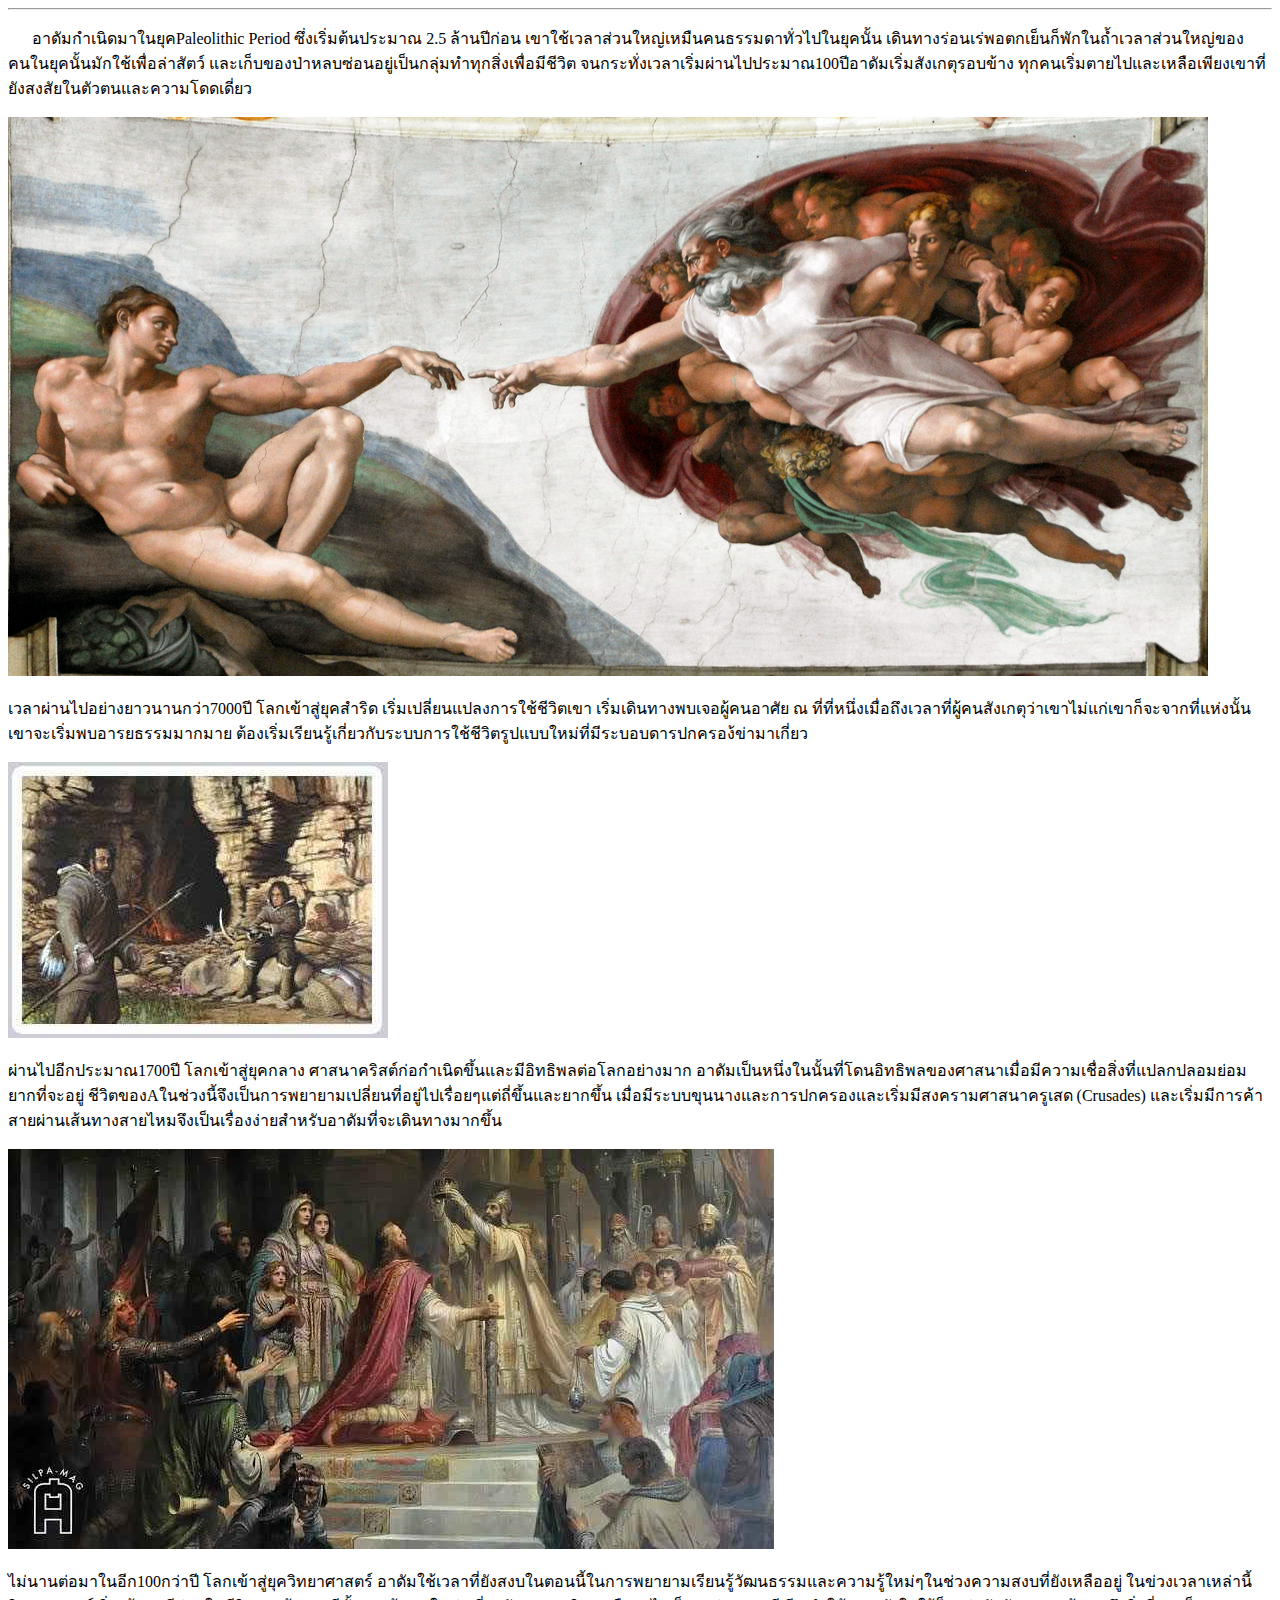
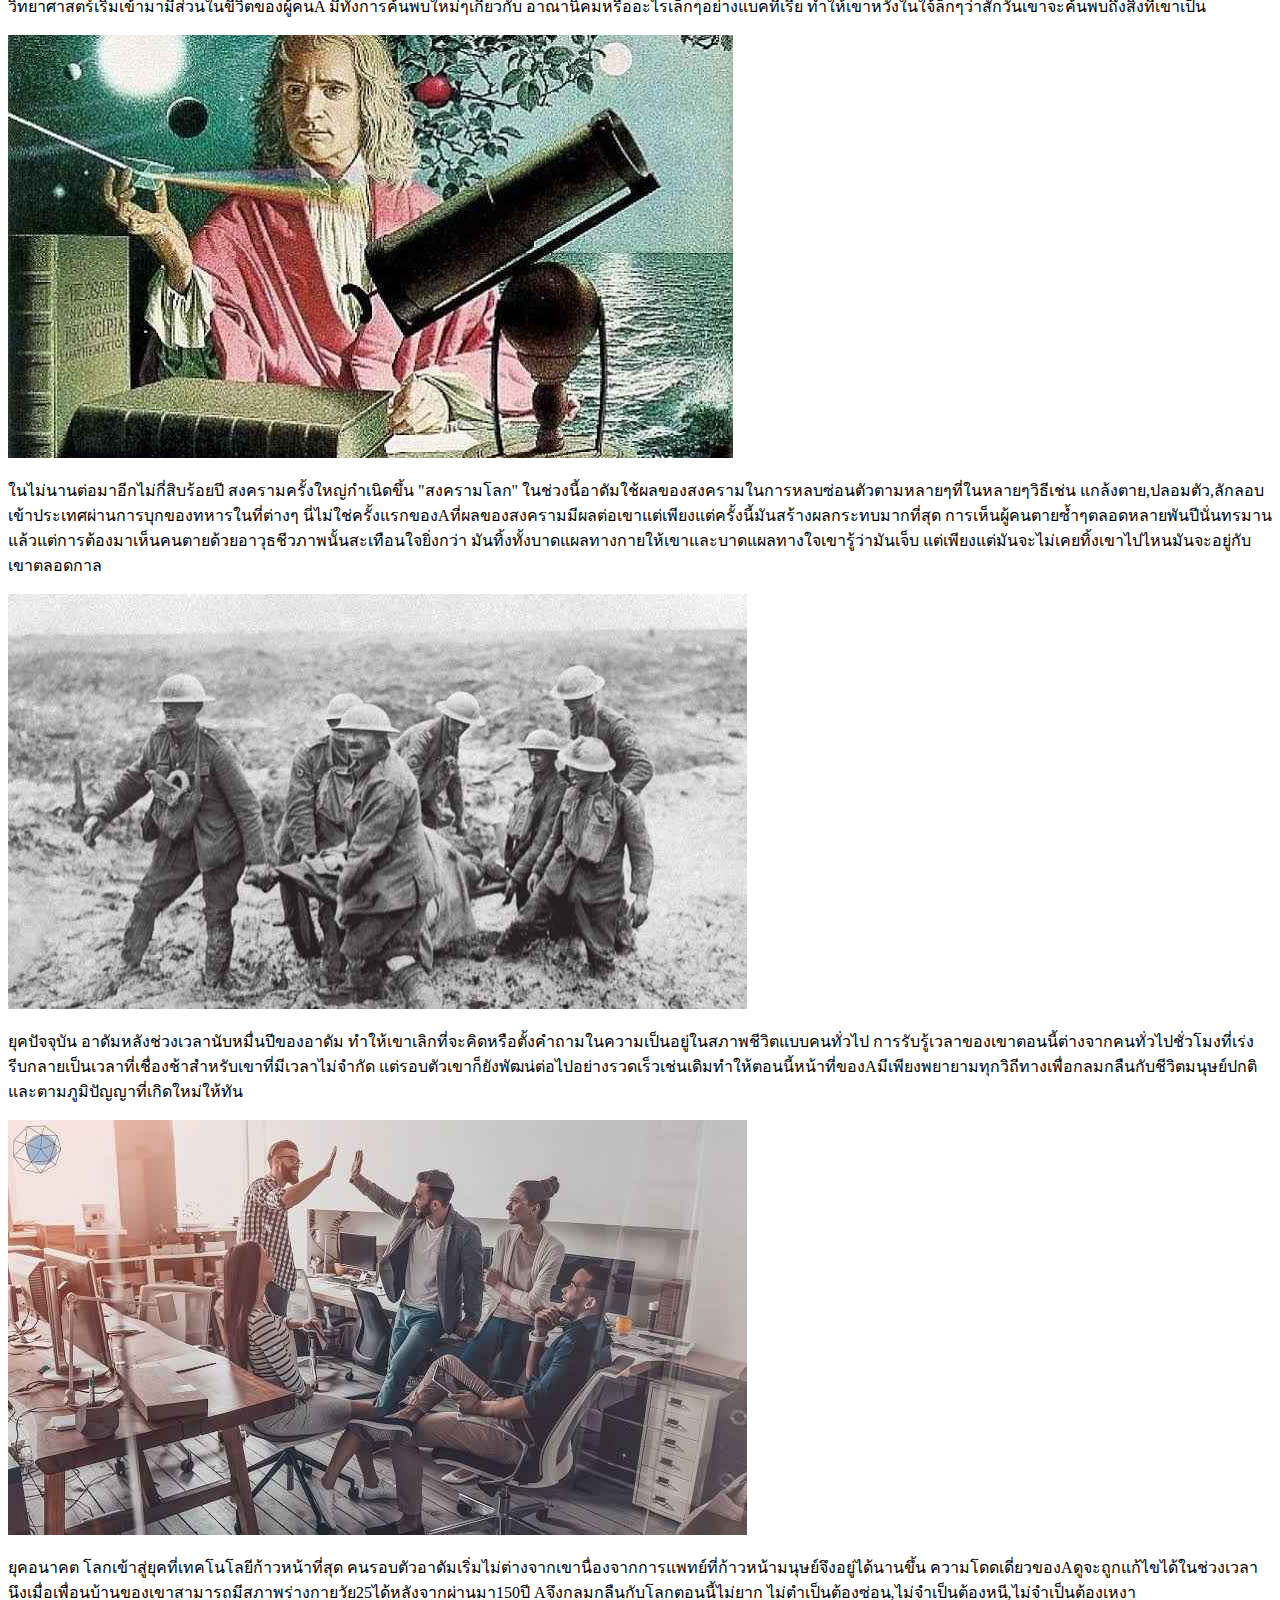
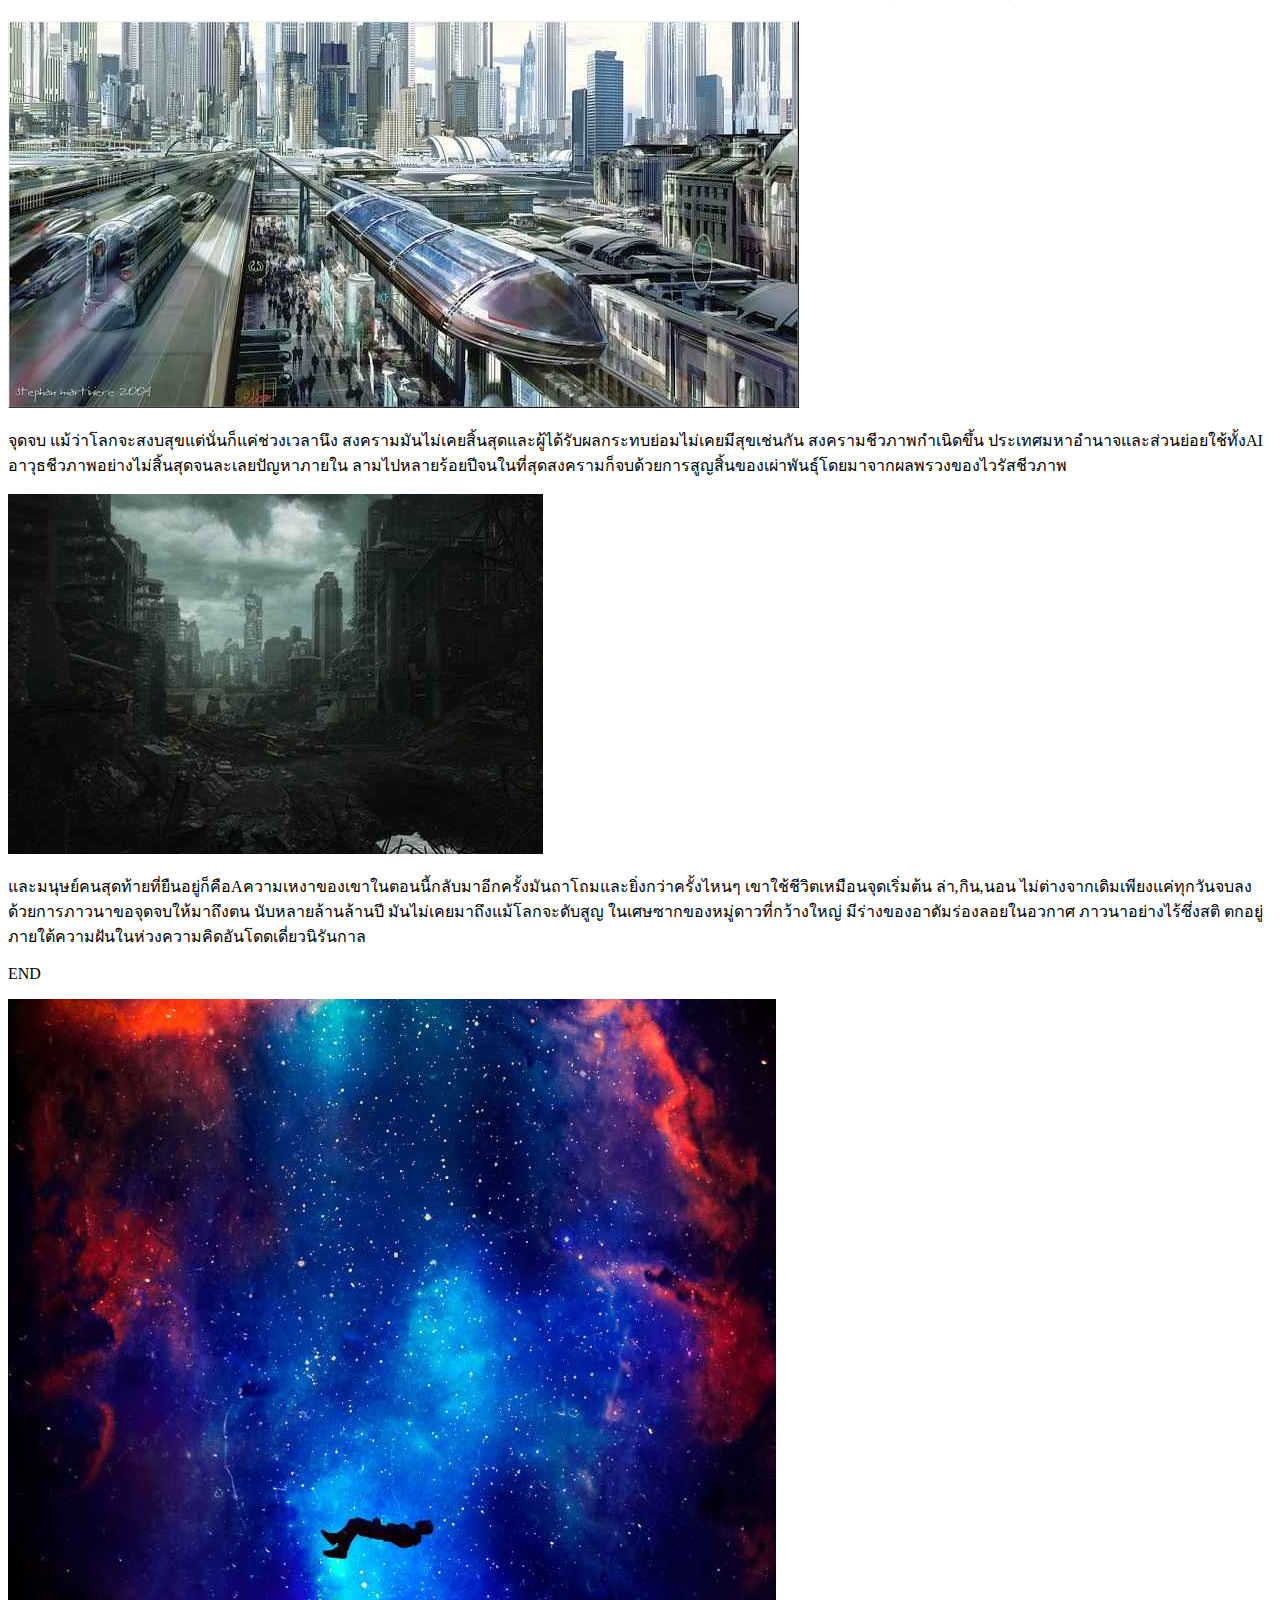
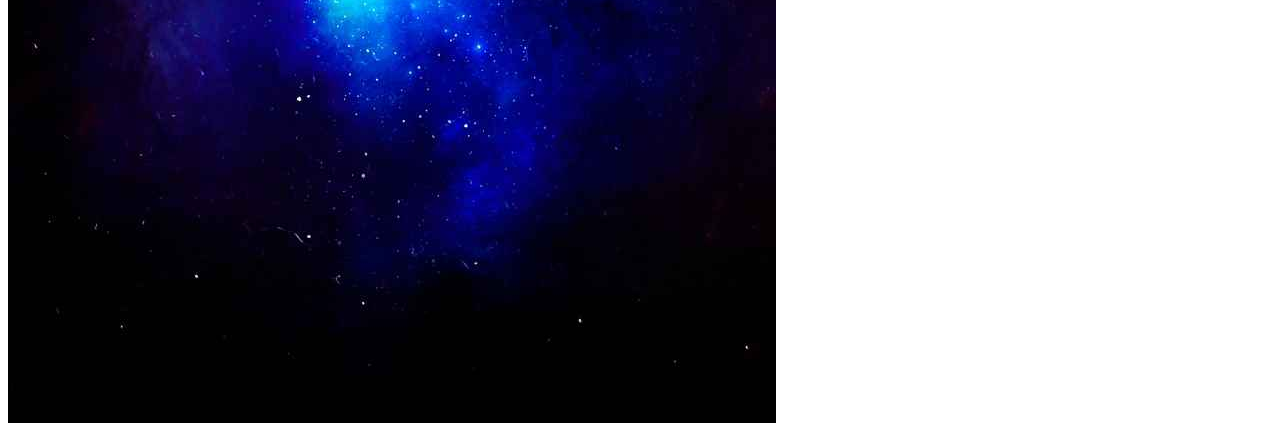
==== N.html @ 83ccad27 "Add files via upload" ====
<!DOCTYPE html>
<html lang="en">
<head>
    <meta charset="UTF-8">
    <meta name="viewport" content="width=device-width, initial-scale=1.0">
    <title>ถ้าอาดัมเป็นอมตะ 5/11 14 15 17 21</title>
    <link rel="stylesheet" href="n.css">
    <link rel="preconnect" href="https://fonts.googleapis.com">
    <link rel="preconnect" href="https://fonts.gstatic.com" crossorigin>
    <link href="https://fonts.googleapis.com/css2?family=Kablammo&family=Kanit:ital,wght@0,100;0,200;0,300;0,400;0,500;0,600;0,700;0,800;0,900;1,100;1,200;1,300;1,400;1,500;1,600;1,700;1,800;1,900&family=Noto+Sans+Thai:wght@100..900&family=Passion+One:wght@400;700;900&family=Pridi:wght@200;300;400;500;600;700&display=swap" rel="stylesheet">
</head>
<body>
    <div class="overlay"></div>
    <hr class="line">
    <div class="buttom" id="buttom1"></div>
    <div class="content-group" id="content1">
        <p id="p1" class="para">&nbsp;&nbsp;&nbsp;&nbsp;&nbsp;&nbsp;อาดัมกำเนิดมาในยุคPaleolithic Period ซึ่งเริ่มต้นประมาณ 2.5 ล้านปีก่อน เขาใช้เวลาส่วนใหญ่เหมืนคนธรรมดาทั่วไปในยุคนั้น เดินทางร่อนเร่พอตกเย็นก็พักในถ้ำเวลาส่วนใหญ่ของคนในยุคนั้นมักใช้เพื่อล่าสัตว์ และเก็บของป่าหลบซ่อนอยู่เป็นกลุ่มทำทุกสิ่งเพื่อมีชีวิต 
            จนกระทั่งเวลาเริ่มผ่านไปประมาณ100ปีอาดัมเริ่มสังเกตุรอบข้าง ทุกคนเริ่มตายไปและเหลือเพียงเขาที่ยังสงสัยในตัวตนและความโดดเดี่ยว</p>
        <div class="triangle" id="triangle1"></div>
        <img src="/img/God2-Sistine_Chapel.png" alt="" id="img1">
    </div>

    <div class="buttom" id="buttom2"></div>
    <div class="content-group" id="content2">
        <p class="para" id="p2">เวลาผ่านไปอย่างยาวนานกว่า7000ปี
            โลกเข้าสู่ยุคสำริด
            เริ่มเปลี่ยนแปลงการใช้ชีวิตเขา เริ่มเดินทางพบเจอผู้คนอาศัย ณ ที่ที่หนึ่งเมื่อถึงเวลาที่ผู้คนสังเกตุว่าเขาไม่แก่เขาก็จะจากที่แห่งนั้น เขาจะเริ่มพบอารยธรรมมากมาย ต้องเริ่มเรียนรู้เกี่ยวกับระบบการใช้ชีวิตรูปแบบใหม่ที่มีระบอบดารปกครอง้ข่ามาเกี่ยว
            </p>
        <div class="triangle" id="triangle2"></div> 
        <img src="/img/images_28.jpg" alt="" id="img2" > 
    </div>
    
    <div class="buttom" id="buttom3"></div>
    <div class="content-group" id="content3">
        <p class="para" id="p3">ผ่านไปอีกประมาณ1700ปี โลกเข้าสู่ยุคกลาง
            ศาสนาคริสต์ก่อกำเนิดขึ้นและมีอิทธิพลต่อโลกอย่างมาก อาดัมเป็นหนึ่งในนั้นที่โดนอิทธิพลของศาสนาเมื่อมีความเชื่อสิ่งที่แปลกปลอมย่อมยากที่จะอยู่ ชีวิตของAในช่วงนี้จึงเป็นการพยายามเปลี่ยนที่อยู่ไปเรื่อยๆแต่ถี่ขึ้นและยากขึ้น เมื่อมีระบบขุนนางและการปกครองและเริ่มมีสงครามศาสนาครูเสด (Crusades) และเริ่มมีการค้าสายผ่านเส้นทางสายไหมจึงเป็นเรื่องง่ายสำหรับอาดัมที่จะเดินทางมากขึ้น
        </p> 
        <div class="triangle" id="triangle3"></div> 
        <img src="/img/images_39.jpg" alt="" id="img3"> 
    </div>

    <div class="buttom" id="buttom4"></div>
    <div class="content-group" id="content4">
        <p class="para" id="p4">ไม่นานต่อมาในอีก100กว่าปี โลกเข้าสู่ยุควิทยาศาสตร์
            อาดัมใช้เวลาที่ยังสงบในตอนนี้ในการพยายามเรียนรู้วัฒนธรรมและความรู้ใหม่ๆในช่วงความสงบที่ยังเหลืออยู่ ในข่วงเวลาเหล่านี้วิทยาศาสตร์เริ่มเข้ามามีส่วนในขีวิตของผู้คนA มีทั้งการค้นพบใหม่ๆเกี่ยวกับ อาณานิคมหรืออะไรเล็กๆอย่างแบคทีเรีย ทำให้เขาหวังในใจ้ล็กๆว่าสักวันเขาจะค้นพบถึงสิ่งที่เขาเป็น
        </p>
         <div class="triangle" id="triangle4"></div> 
        <img src="/img/images_43.jpg" alt="" id="img4"> 
    </div>
    
    <div class="buttom" id="buttom5"></div>
    <div class="content-group" id="content5">
        <p class="para" id="p5">ในไม่นานต่อมาอีกไม่กี่สิบร้อยปี
            สงครามครั้งใหญ่กำเนิดขึ้น "สงครามโลก" ในช่วงนี้อาดัมใช้ผลของสงครามในการหลบซ่อนตัวตามหลายๆที่ในหลายๆวิธีเช่น แกล้งตาย,ปลอมตัว,ลักลอบเข้าประเทศผ่านการบุกของทหารในที่ต่างๆ นี่ไม่ใช่ครั้งแรกของAที่ผลของสงครามมีผลต่อเขาแต่เพียงแต่ครั้งนี้มันสร้างผลกระทบมากที่สุด การเห็นผู้คนตายซ้ำๆตลอดหลายพันปีนั่นทรมานแล้วแต่การต้องมาเห็นคนตายด้วยอาวุธชีวภาพนั้นสะเทือนใจยิ่งกว่า มันทิ้งทั้งบาดแผลทางกายให้เขาและบาดแผลทางใจเขารู้ว่ามันเจ็บ แต่เพียงแต่มันจะไม่เคยทิ้งเขาไปไหนมันจะอยู่กับเขาตลอดกาล
        </p>
        <div class="triangle" id="triangle5"></div>
        <img src="/img/images_44.jpg" alt="" id="img5">
    </div>

    <div class="buttom" id="buttom6"></div>
    <div class="content-group" id="content6">
        <p class="para" id="p6">ยุคปัจจุบัน
        อาดัมหลังช่วงเวลานับหมื่นปีของอาดัม ทำให้เขาเลิกที่จะคิดหรือตั้งคำถามในความเป็นอยู่ในสภาพชีวิตแบบคนทั่วไป การรับรู้เวลาของเขาตอนนี้ต่างจากคนทั่วไปชั่วโมงที่เร่งรีบกลายเป็นเวลาที่เชื่องช้าสำหรับเขาที่มีเวลาไม่จำกัด แต่รอบตัวเขาก็ยังพัฒน่ต่อไปอย่างรวดเร็วเช่นเดิมทำให้ตอนนี้หน้าที่ของAมีเพียงพยายามทุกวิถีทางเพื่อกลมกลืนกับชีวิตมนุษย์ปกติและตามภูมิปัญญาที่เกิดใหม่ให้ทัน
    </p> 
        <div class="triangle" id="triangle6"></div> 
        <img src="/img/images_45.jpg" alt="" id="img6"> 
    </div>

    <div class="buttom" id="buttom7"></div>
    <div class="content-group" id="content7">
        <p class="para" id="p7">ยุคอนาคต
            โลกเข้าสู่ยุคที่เทคโนโลยีก้าวหน้าที่สุด คนรอบตัวอาดัมเริ่มไม่ต่างจากเขานื่องจากการแพทย์ที่ก้าวหน้ามนุษย์จึงอยู่ได้นานขึ้น ความโดดเดี่ยวของAดูจะถูกแก้ไขได้ในช่วงเวลานึงเมื่อเพื่อนบ้านของเขาสามารถมีสภาพร่างกายวัย25ได้หลังจากผ่านมา150ปี Aจึงกลมกลืนกับโลกตอนนี้ไม่ยาก ไม่ตำเป็นต้องซ่อน,ไม่จำเป็นต้องหนี,ไม่จำเป็นต้องเหงา
        </p>
        <div class="triangle" id="triangle7"></div>
        <img src="/img/images_46.jpg" alt="" id="img7">
    </div>

    <div class="buttom" id="buttom8"></div>
    <div class="content-group" id="content8">
        <p class="para" id="p8">จุดจบ
            แม้ว่าโลกจะสงบสุขแต่นั่นก็แค่ช่วงเวลานึง สงครามมันไม่เคยสิ้นสุดและผู้ได้รับผลกระทบย่อมไม่เคยมีสุขเช่นกัน สงครามชีวภาพกำเนิดขึ้น ประเทศมหาอำนาจและส่วนย่อยใช้ทั้งAI อาวุธชีวภาพอย่างไม่สิ้นสุดจนละเลยปัญหาภายใน ลามไปหลายร้อยปีจนในที่สุดสงครามก็จบด้วยการสูญสิ้นของเผ่าพันธุ์โดยมาจากผลพรวงของไวรัสชีวภาพ
        </p>
        <div class="triangle" id="triangle8"></div>
        <img src="/img/images_47.jpg" alt="" id="img8">
    </div>
    <p class="para" id="end"> และมนุษย์คนสุดท้ายที่ยืนอยู่ก็คือAความเหงาของเขาในตอนนี้กลับมาอีกครั้งมันถาโถมและยิ่งกว่าครั้งไหนๆ เขาใช้ชีวิตเหมือนจุดเริ่มต้น ล่า,กิน,นอน ไม่ต่างจากเดิมเพียงแค่ทุกวันจบลงด้วยการภาวนาขอจุดจบให้มาถึงตน นับหลายล้านล้านปี มันไม่เคยมาถึงแม้โลกจะดับสูญ

        ในเศษซากของหมู่ดาวที่กว้างใหญ่ มีร่างของอาดัมร่องลอยในอวกาศ ภาวนาอย่างไร้ซึ่งสติ ตกอยู่ภายใต้ความฝันในห่วงความคิดอันโดดเดี่ยวนิรันกาล </p>
    <p class="para" id="end2">END</p>
    <img src="/img/lost-in-space-alone-dream-deep-space-nebula-768x1024-1053.jpg" alt="" id="imgend">
    <script>
        // ฟังก์ชันสำหรับแสดง/ซ่อนเนื้อหา
        function toggleContent(buttonId, contentId) {
            const button = document.getElementById(buttonId);
            const content = document.getElementById(contentId);

            button.addEventListener('click', function () {
                // สลับสถานะการแสดงผล
                if (content.style.display === 'none' || content.style.display === '') {
                    content.style.display = 'block'; // แสดงเนื้อหา
                } else {
                    content.style.display = 'none'; // ซ่อนเนื้อหา
                }
            });
        }

        // เรียกใช้งานฟังก์ชันสำหรับแต่ละปุ่มและกลุ่มเนื้อหา
        toggleContent('buttom1', 'content1');
        toggleContent('buttom2', 'content2');
        toggleContent('buttom3', 'content3');
        toggleContent('buttom4', 'content4');
        toggleContent('buttom5', 'content5');
        toggleContent('buttom6', 'content6');
        toggleContent('buttom7', 'content7');
        toggleContent('buttom8', 'content8');
    </script>

    
</body>
</html>
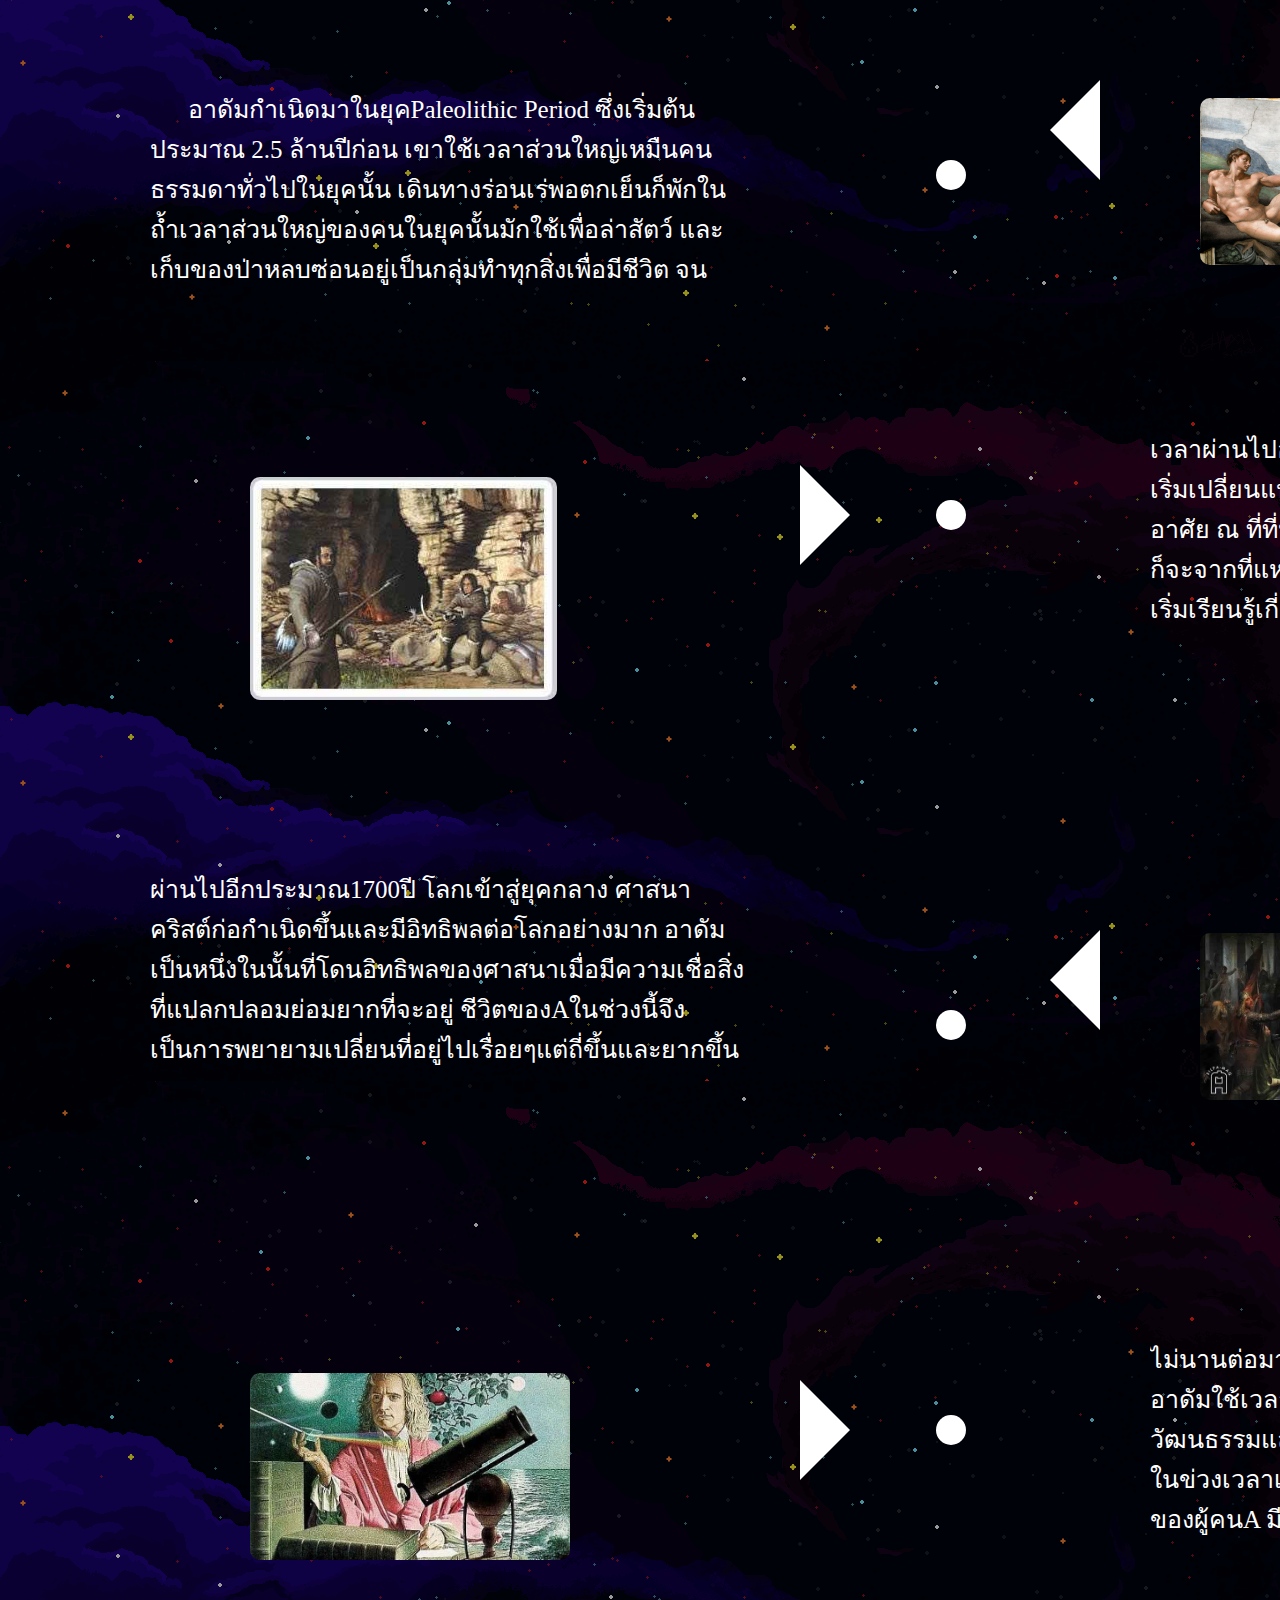
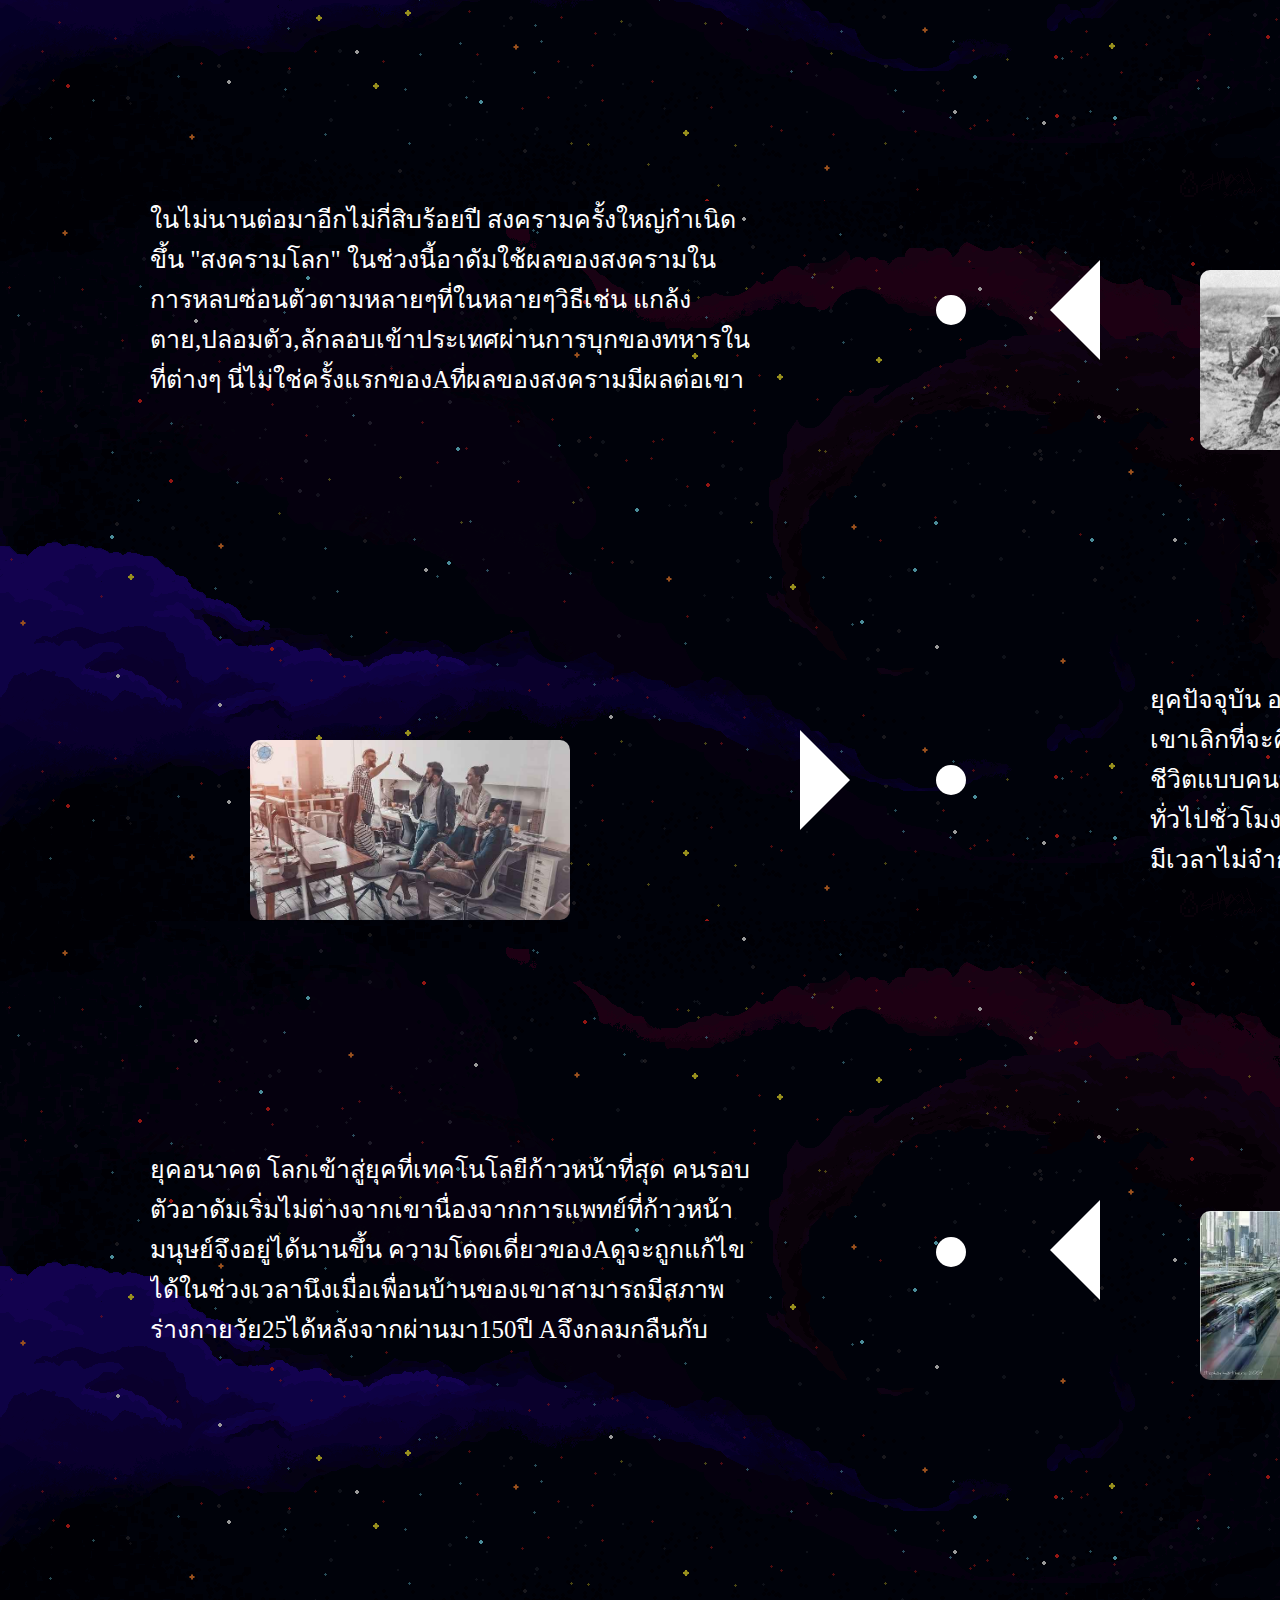
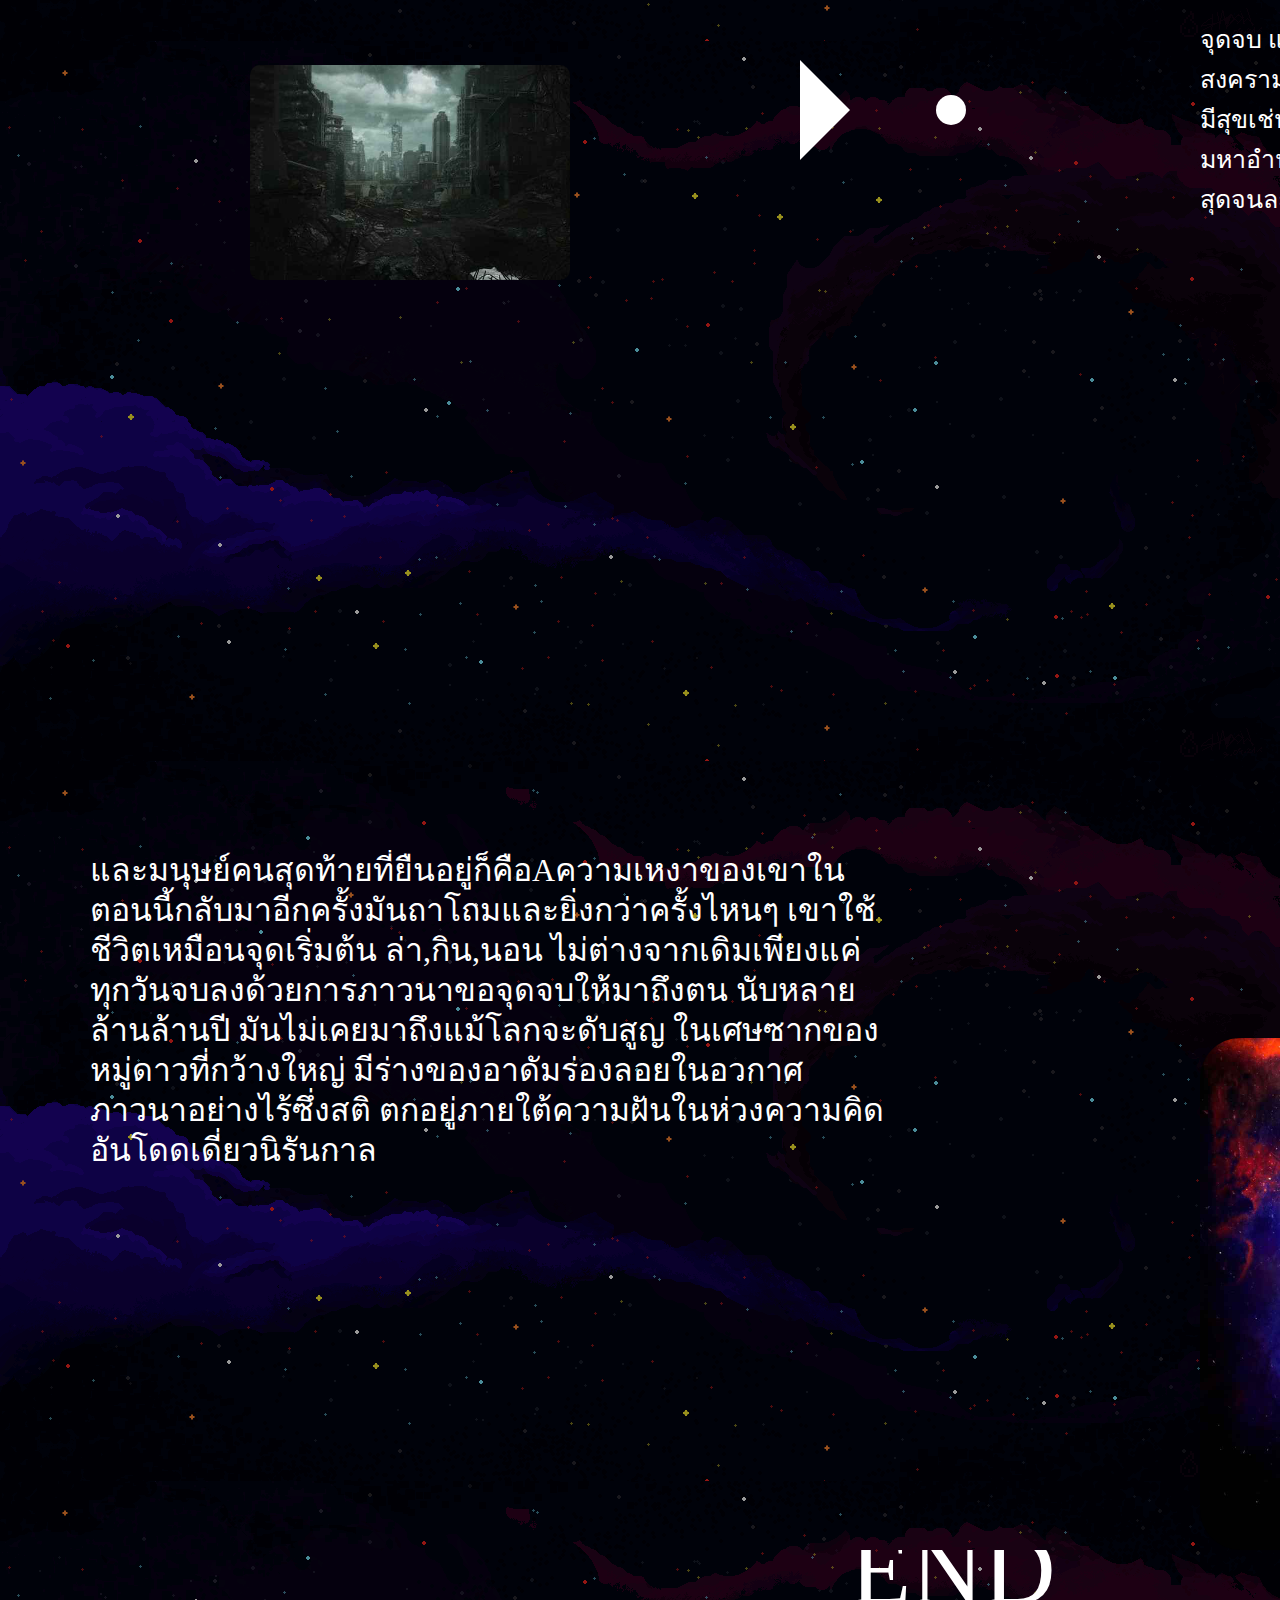
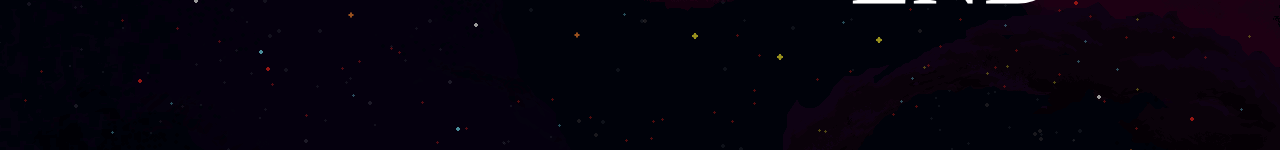
==== commit 455e2e90: "แก้รุป" ====
--- a/N.html
+++ b/N.html
@@ -4,7 +4,7 @@
     <meta charset="UTF-8">
     <meta name="viewport" content="width=device-width, initial-scale=1.0">
     <title>ถ้าอาดัมเป็นอมตะ 5/11 14 15 17 21</title>
-    <link rel="stylesheet" href="n.css">
+    <link rel="stylesheet" href="css/n.css">
     <link rel="preconnect" href="https://fonts.googleapis.com">
     <link rel="preconnect" href="https://fonts.gstatic.com" crossorigin>
     <link href="https://fonts.googleapis.com/css2?family=Kablammo&family=Kanit:ital,wght@0,100;0,200;0,300;0,400;0,500;0,600;0,700;0,800;0,900;1,100;1,200;1,300;1,400;1,500;1,600;1,700;1,800;1,900&family=Noto+Sans+Thai:wght@100..900&family=Passion+One:wght@400;700;900&family=Pridi:wght@200;300;400;500;600;700&display=swap" rel="stylesheet">
@@ -17,7 +17,7 @@
         <p id="p1" class="para">&nbsp;&nbsp;&nbsp;&nbsp;&nbsp;&nbsp;อาดัมกำเนิดมาในยุคPaleolithic Period ซึ่งเริ่มต้นประมาณ 2.5 ล้านปีก่อน เขาใช้เวลาส่วนใหญ่เหมืนคนธรรมดาทั่วไปในยุคนั้น เดินทางร่อนเร่พอตกเย็นก็พักในถ้ำเวลาส่วนใหญ่ของคนในยุคนั้นมักใช้เพื่อล่าสัตว์ และเก็บของป่าหลบซ่อนอยู่เป็นกลุ่มทำทุกสิ่งเพื่อมีชีวิต 
             จนกระทั่งเวลาเริ่มผ่านไปประมาณ100ปีอาดัมเริ่มสังเกตุรอบข้าง ทุกคนเริ่มตายไปและเหลือเพียงเขาที่ยังสงสัยในตัวตนและความโดดเดี่ยว</p>
         <div class="triangle" id="triangle1"></div>
-        <img src="/img/God2-Sistine_Chapel.png" alt="" id="img1">
+        <img src="img/God2-Sistine_Chapel.png" alt="" id="img1">
     </div>
 
     <div class="buttom" id="buttom2"></div>
@@ -27,7 +27,7 @@
             เริ่มเปลี่ยนแปลงการใช้ชีวิตเขา เริ่มเดินทางพบเจอผู้คนอาศัย ณ ที่ที่หนึ่งเมื่อถึงเวลาที่ผู้คนสังเกตุว่าเขาไม่แก่เขาก็จะจากที่แห่งนั้น เขาจะเริ่มพบอารยธรรมมากมาย ต้องเริ่มเรียนรู้เกี่ยวกับระบบการใช้ชีวิตรูปแบบใหม่ที่มีระบอบดารปกครอง้ข่ามาเกี่ยว
             </p>
         <div class="triangle" id="triangle2"></div> 
-        <img src="/img/images_28.jpg" alt="" id="img2" > 
+        <img src="img/images_28.jpg" alt="" id="img2" > 
     </div>
     
     <div class="buttom" id="buttom3"></div>
@@ -36,7 +36,7 @@
             ศาสนาคริสต์ก่อกำเนิดขึ้นและมีอิทธิพลต่อโลกอย่างมาก อาดัมเป็นหนึ่งในนั้นที่โดนอิทธิพลของศาสนาเมื่อมีความเชื่อสิ่งที่แปลกปลอมย่อมยากที่จะอยู่ ชีวิตของAในช่วงนี้จึงเป็นการพยายามเปลี่ยนที่อยู่ไปเรื่อยๆแต่ถี่ขึ้นและยากขึ้น เมื่อมีระบบขุนนางและการปกครองและเริ่มมีสงครามศาสนาครูเสด (Crusades) และเริ่มมีการค้าสายผ่านเส้นทางสายไหมจึงเป็นเรื่องง่ายสำหรับอาดัมที่จะเดินทางมากขึ้น
         </p> 
         <div class="triangle" id="triangle3"></div> 
-        <img src="/img/images_39.jpg" alt="" id="img3"> 
+        <img src="img/images_39.jpg" alt="" id="img3"> 
     </div>
 
     <div class="buttom" id="buttom4"></div>
@@ -45,7 +45,7 @@
             อาดัมใช้เวลาที่ยังสงบในตอนนี้ในการพยายามเรียนรู้วัฒนธรรมและความรู้ใหม่ๆในช่วงความสงบที่ยังเหลืออยู่ ในข่วงเวลาเหล่านี้วิทยาศาสตร์เริ่มเข้ามามีส่วนในขีวิตของผู้คนA มีทั้งการค้นพบใหม่ๆเกี่ยวกับ อาณานิคมหรืออะไรเล็กๆอย่างแบคทีเรีย ทำให้เขาหวังในใจ้ล็กๆว่าสักวันเขาจะค้นพบถึงสิ่งที่เขาเป็น
         </p>
          <div class="triangle" id="triangle4"></div> 
-        <img src="/img/images_43.jpg" alt="" id="img4"> 
+        <img src="img/images_43.jpg" alt="" id="img4"> 
     </div>
     
     <div class="buttom" id="buttom5"></div>
@@ -54,7 +54,7 @@
             สงครามครั้งใหญ่กำเนิดขึ้น "สงครามโลก" ในช่วงนี้อาดัมใช้ผลของสงครามในการหลบซ่อนตัวตามหลายๆที่ในหลายๆวิธีเช่น แกล้งตาย,ปลอมตัว,ลักลอบเข้าประเทศผ่านการบุกของทหารในที่ต่างๆ นี่ไม่ใช่ครั้งแรกของAที่ผลของสงครามมีผลต่อเขาแต่เพียงแต่ครั้งนี้มันสร้างผลกระทบมากที่สุด การเห็นผู้คนตายซ้ำๆตลอดหลายพันปีนั่นทรมานแล้วแต่การต้องมาเห็นคนตายด้วยอาวุธชีวภาพนั้นสะเทือนใจยิ่งกว่า มันทิ้งทั้งบาดแผลทางกายให้เขาและบาดแผลทางใจเขารู้ว่ามันเจ็บ แต่เพียงแต่มันจะไม่เคยทิ้งเขาไปไหนมันจะอยู่กับเขาตลอดกาล
         </p>
         <div class="triangle" id="triangle5"></div>
-        <img src="/img/images_44.jpg" alt="" id="img5">
+        <img src="img/images_44.jpg" alt="" id="img5">
     </div>
 
     <div class="buttom" id="buttom6"></div>
@@ -63,7 +63,7 @@
         อาดัมหลังช่วงเวลานับหมื่นปีของอาดัม ทำให้เขาเลิกที่จะคิดหรือตั้งคำถามในความเป็นอยู่ในสภาพชีวิตแบบคนทั่วไป การรับรู้เวลาของเขาตอนนี้ต่างจากคนทั่วไปชั่วโมงที่เร่งรีบกลายเป็นเวลาที่เชื่องช้าสำหรับเขาที่มีเวลาไม่จำกัด แต่รอบตัวเขาก็ยังพัฒน่ต่อไปอย่างรวดเร็วเช่นเดิมทำให้ตอนนี้หน้าที่ของAมีเพียงพยายามทุกวิถีทางเพื่อกลมกลืนกับชีวิตมนุษย์ปกติและตามภูมิปัญญาที่เกิดใหม่ให้ทัน
     </p> 
         <div class="triangle" id="triangle6"></div> 
-        <img src="/img/images_45.jpg" alt="" id="img6"> 
+        <img src="img/images_45.jpg" alt="" id="img6"> 
     </div>
 
     <div class="buttom" id="buttom7"></div>
@@ -72,7 +72,7 @@
             โลกเข้าสู่ยุคที่เทคโนโลยีก้าวหน้าที่สุด คนรอบตัวอาดัมเริ่มไม่ต่างจากเขานื่องจากการแพทย์ที่ก้าวหน้ามนุษย์จึงอยู่ได้นานขึ้น ความโดดเดี่ยวของAดูจะถูกแก้ไขได้ในช่วงเวลานึงเมื่อเพื่อนบ้านของเขาสามารถมีสภาพร่างกายวัย25ได้หลังจากผ่านมา150ปี Aจึงกลมกลืนกับโลกตอนนี้ไม่ยาก ไม่ตำเป็นต้องซ่อน,ไม่จำเป็นต้องหนี,ไม่จำเป็นต้องเหงา
         </p>
         <div class="triangle" id="triangle7"></div>
-        <img src="/img/images_46.jpg" alt="" id="img7">
+        <img src="img/images_46.jpg" alt="" id="img7">
     </div>
 
     <div class="buttom" id="buttom8"></div>
@@ -81,13 +81,13 @@
             แม้ว่าโลกจะสงบสุขแต่นั่นก็แค่ช่วงเวลานึง สงครามมันไม่เคยสิ้นสุดและผู้ได้รับผลกระทบย่อมไม่เคยมีสุขเช่นกัน สงครามชีวภาพกำเนิดขึ้น ประเทศมหาอำนาจและส่วนย่อยใช้ทั้งAI อาวุธชีวภาพอย่างไม่สิ้นสุดจนละเลยปัญหาภายใน ลามไปหลายร้อยปีจนในที่สุดสงครามก็จบด้วยการสูญสิ้นของเผ่าพันธุ์โดยมาจากผลพรวงของไวรัสชีวภาพ
         </p>
         <div class="triangle" id="triangle8"></div>
-        <img src="/img/images_47.jpg" alt="" id="img8">
+        <img src="img/images_47.jpg" alt="" id="img8">
     </div>
     <p class="para" id="end"> และมนุษย์คนสุดท้ายที่ยืนอยู่ก็คือAความเหงาของเขาในตอนนี้กลับมาอีกครั้งมันถาโถมและยิ่งกว่าครั้งไหนๆ เขาใช้ชีวิตเหมือนจุดเริ่มต้น ล่า,กิน,นอน ไม่ต่างจากเดิมเพียงแค่ทุกวันจบลงด้วยการภาวนาขอจุดจบให้มาถึงตน นับหลายล้านล้านปี มันไม่เคยมาถึงแม้โลกจะดับสูญ
 
         ในเศษซากของหมู่ดาวที่กว้างใหญ่ มีร่างของอาดัมร่องลอยในอวกาศ ภาวนาอย่างไร้ซึ่งสติ ตกอยู่ภายใต้ความฝันในห่วงความคิดอันโดดเดี่ยวนิรันกาล </p>
     <p class="para" id="end2">END</p>
-    <img src="/img/lost-in-space-alone-dream-deep-space-nebula-768x1024-1053.jpg" alt="" id="imgend">
+    <img src="img/lost-in-space-alone-dream-deep-space-nebula-768x1024-1053.jpg" alt="" id="imgend">
     <script>
         // ฟังก์ชันสำหรับแสดง/ซ่อนเนื้อหา
         function toggleContent(buttonId, contentId) {
@@ -117,4 +117,4 @@
 
     
 </body>
-</html>+</html>
--- a/css/n.css
+++ b/css/n.css
@@ -0,0 +1,280 @@
+*{
+    box-sizing: border-box;
+    margin: 0px;
+    
+}
+.pridi-regular {
+    font-family: "Pridi", serif;
+    font-weight: 400;
+    font-style: normal;
+  }
+body{
+    height: auto;
+    background-image: url('/img/pxsprite-space.gif');
+    background-size: cover; 
+    background-position: center;
+    background-color: rgba(0, 0, 0, 0.4); /* สีดำโปร่งแสง */
+      background-blend-mode: darken; /* ผสมสี */
+}
+.line{
+    position: relative;
+    transform: rotate(90deg);
+    background-color: white;
+    width: 500%;
+    right: 3806px;
+
+}
+.buttom{
+    background-color: white;
+    width: 30px;
+    height: 30px;
+    border-radius: 5px;
+    cursor: pointer;
+    position: absolute;
+    border-radius: 100px;
+}
+.buttom:hover {
+    box-shadow: 1px 1px 5px 5px white,
+                -1px -1px 5px 5px;
+    width: 40px;
+    height: 40px;
+
+}
+
+#buttom1{
+    /* position: relative; */
+    left: 936px;
+    top: 160px;
+}
+#buttom2{
+    /* position: relative; */
+    left: 936px;
+    bottom: 370px;
+}
+#buttom3{
+    /* position: relative; */
+    left: 936px;
+    top: 1010px;
+}
+#buttom4{
+    /* position: relative; */
+    left: 936px;
+    bottom: -545px;
+}
+#buttom5{
+    /* position: relative; */
+    left: 936px;
+    bottom: -1025px;
+}
+#buttom6{
+    /* position: relative; */
+    left: 936px;
+    bottom: -1495px;
+}
+#buttom7{
+    /* position: relative; */
+    left: 936px;
+    bottom: -1967px;
+}
+#buttom8{
+    /* position: relative; */
+    left: 936px;
+    bottom: -2425px;
+}
+
+.para{
+    width: 600px;
+    height: 200px;
+    color: white;
+    font-size: 25px;
+    line-height: 40px;
+    overflow: auto;
+    position:absolute;
+    border-radius: 10px;
+}
+p::-webkit-scrollbar {
+    display: none;
+  }
+#p1{
+    /* position: relative; */
+    left: 150px;
+    top: 90px;
+}
+#p2{
+    /* position: relative; */
+    left: 1150px;
+    bottom: 270px;
+}
+#p3{
+    /* position: relative; */
+    left: 150px;
+    bottom: -170px;
+} 
+#p4{
+    /* position: relative; */
+    left: 1150px;
+    bottom: -640px;
+}
+#p5{
+    /* position: relative; */
+    left: 150px;
+    bottom: -1100px;
+}
+#p6{
+    /* position: relative; */
+    left: 1150px;
+    bottom: -1580px;
+}
+#p7{
+    /* position: relative; */
+    left: 150px;
+    bottom: -2050px;
+}
+#p8{
+    /* position: relative; */
+    left: 1200px;
+    bottom: -2520px;
+}
+#end{
+    left: 90px;
+    bottom: -3550px;
+    font-size: xx-large;
+    width: 800px;
+    height: 400px;
+}
+#end2{
+    left: 850px;
+    bottom: -4050px;
+    font-size: 100px;
+}
+.triangle{
+    width: 0;
+    height: 0;
+}
+#triangle1{
+    position: absolute;
+    left: 1050px;
+    bottom: 720px;
+    border-top: 50px solid transparent;
+    border-right: 50px solid #ffffff;
+    border-bottom: 50px solid transparent;
+}
+#triangle2{
+    position: absolute;
+    left: 800px;
+    bottom: 335px;
+    border-top: 50px solid transparent;
+    border-left: 50px solid #ffffff;
+    border-bottom: 50px solid transparent;
+}
+#triangle3{
+    position: absolute;
+    left: 1050px;
+    bottom: -130px;
+    border-top: 50px solid transparent;
+    border-right: 50px solid #ffffff;
+    border-bottom: 50px solid transparent;
+}
+#triangle4{
+    position: absolute;
+    left: 800px;
+    bottom: -580px;
+    border-top: 50px solid transparent;
+    border-left: 50px solid #ffffff;
+    border-bottom: 50px solid transparent;
+}
+#triangle5{
+    position: absolute;
+    left: 1050px;
+    bottom: -1060px;
+    border-top: 50px solid transparent;
+    border-right: 50px solid #ffffff;
+    border-bottom: 50px solid transparent;
+}
+#triangle6{
+    position: absolute;
+    left: 800px;
+    bottom: -1530px;
+    border-top: 50px solid transparent;
+    border-left: 50px solid #ffffff;
+    border-bottom: 50px solid transparent;
+}
+#triangle7{
+    position: absolute;
+    left: 1050px;
+    bottom: -2000px;
+    border-top: 50px solid transparent;
+    border-right: 50px solid #ffffff;
+    border-bottom: 50px solid transparent;
+}
+#triangle8{
+    position: absolute;
+    left: 800px;
+    bottom: -2460px;
+    border-top: 50px solid transparent;
+    border-left: 50px solid #ffffff;
+    border-bottom: 50px solid transparent;
+}
+
+img{
+    position: absolute;
+    border-radius: 10px;
+}
+#img1{
+    /* position: relative; */
+    left: 1200px;
+    bottom: 635px;
+    width: 28%;
+}
+#img2{
+    /* position: relative; */
+    left: 250px;
+    width: 24%;
+    bottom: 200px;
+}
+#img3{
+    /* position: relative; */
+    left: 1200px;
+    width: 25%;
+    bottom: -200px;
+}
+#img4{
+    /* position: relative; */
+    left: 250px ;
+    width: 25%;
+    bottom: -660px;
+}
+#img5{
+    /* position: relative; */
+    left: 1200px;
+    width: 25%;
+    bottom: -1150px;
+}
+#img6{
+    /* position: relative; */
+    left: 250px;
+    width: 25%;
+    bottom: -1620px;
+}
+#img7{
+    /* position: relative; */
+    left: 1200px;
+    width: 27%;
+    bottom: -2080px;
+}
+#img8{
+    /* position: relative; */
+    left: 250px;
+    width: 25%;
+    bottom: -2580px;
+}
+#imgend{
+    left: 1200px;
+    width: 30%;
+    bottom: -3850px;
+    border-radius: 40px;
+}
+
+
+
+
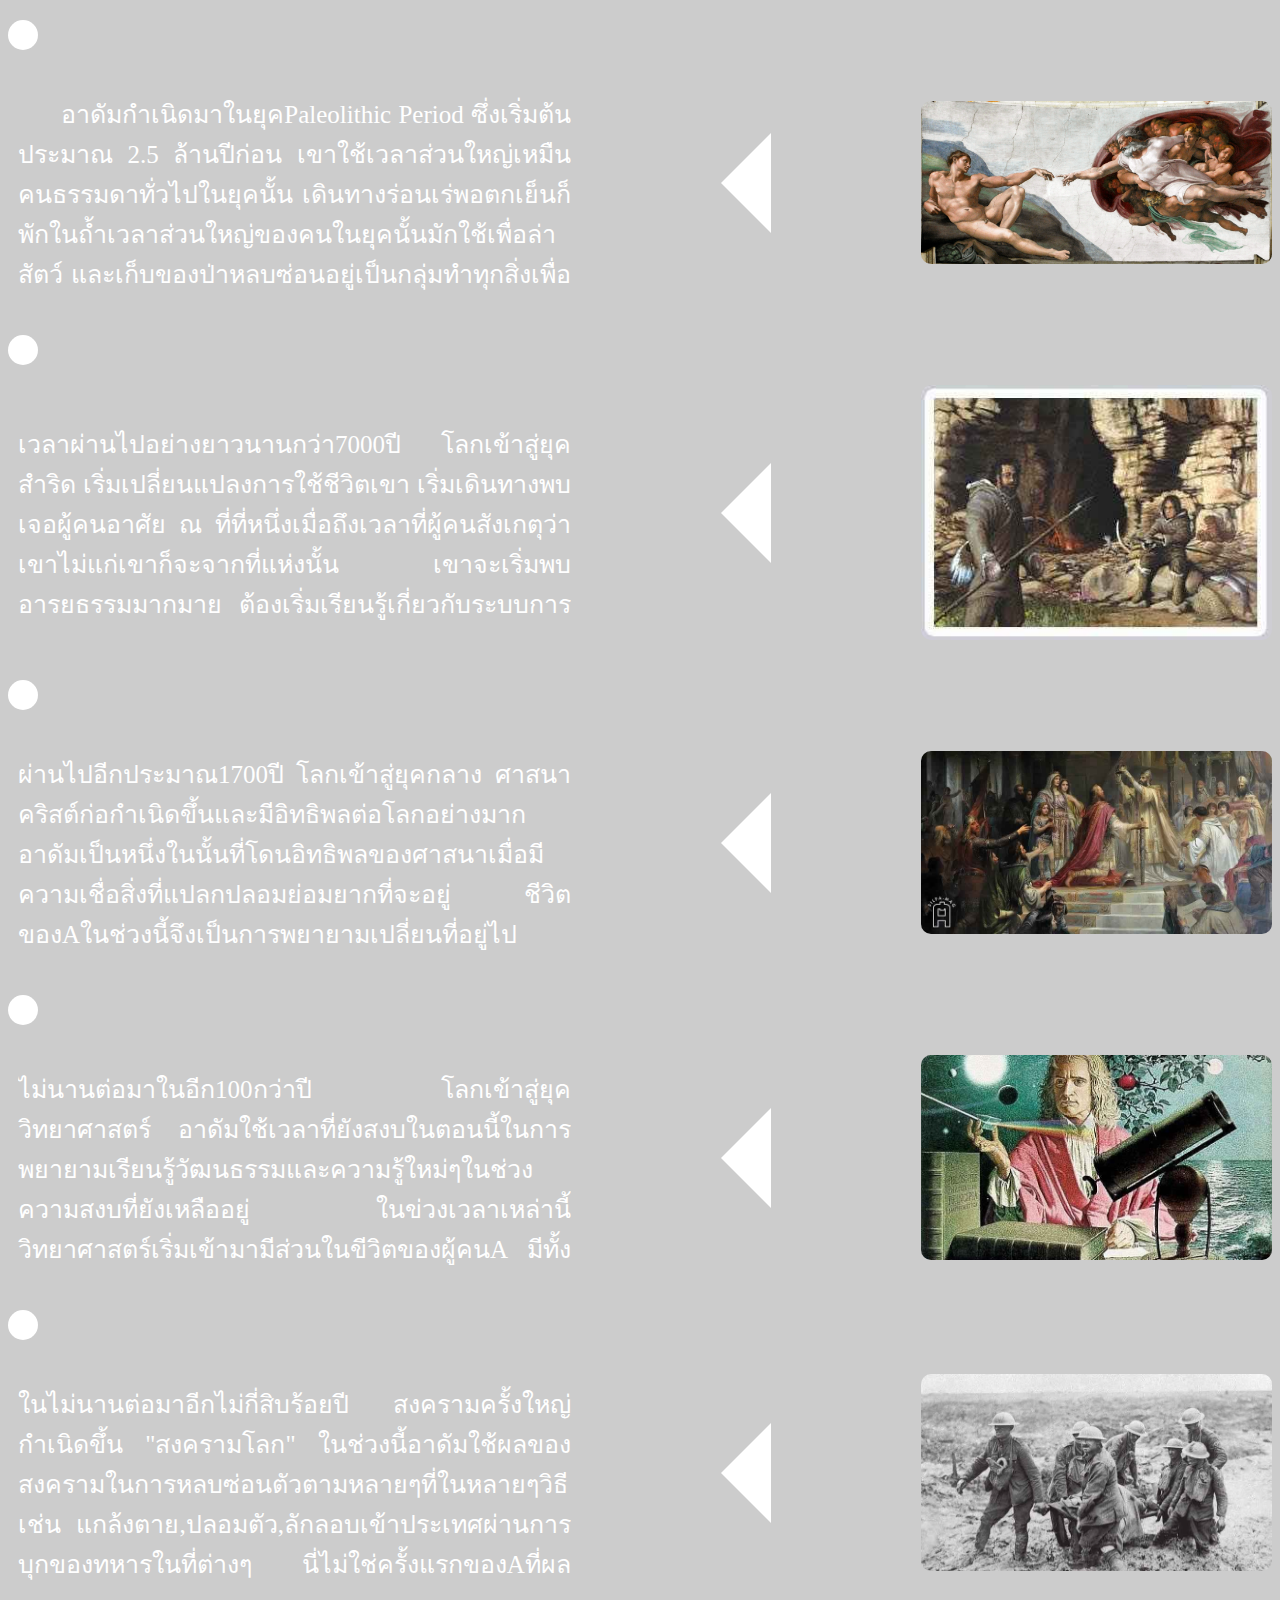
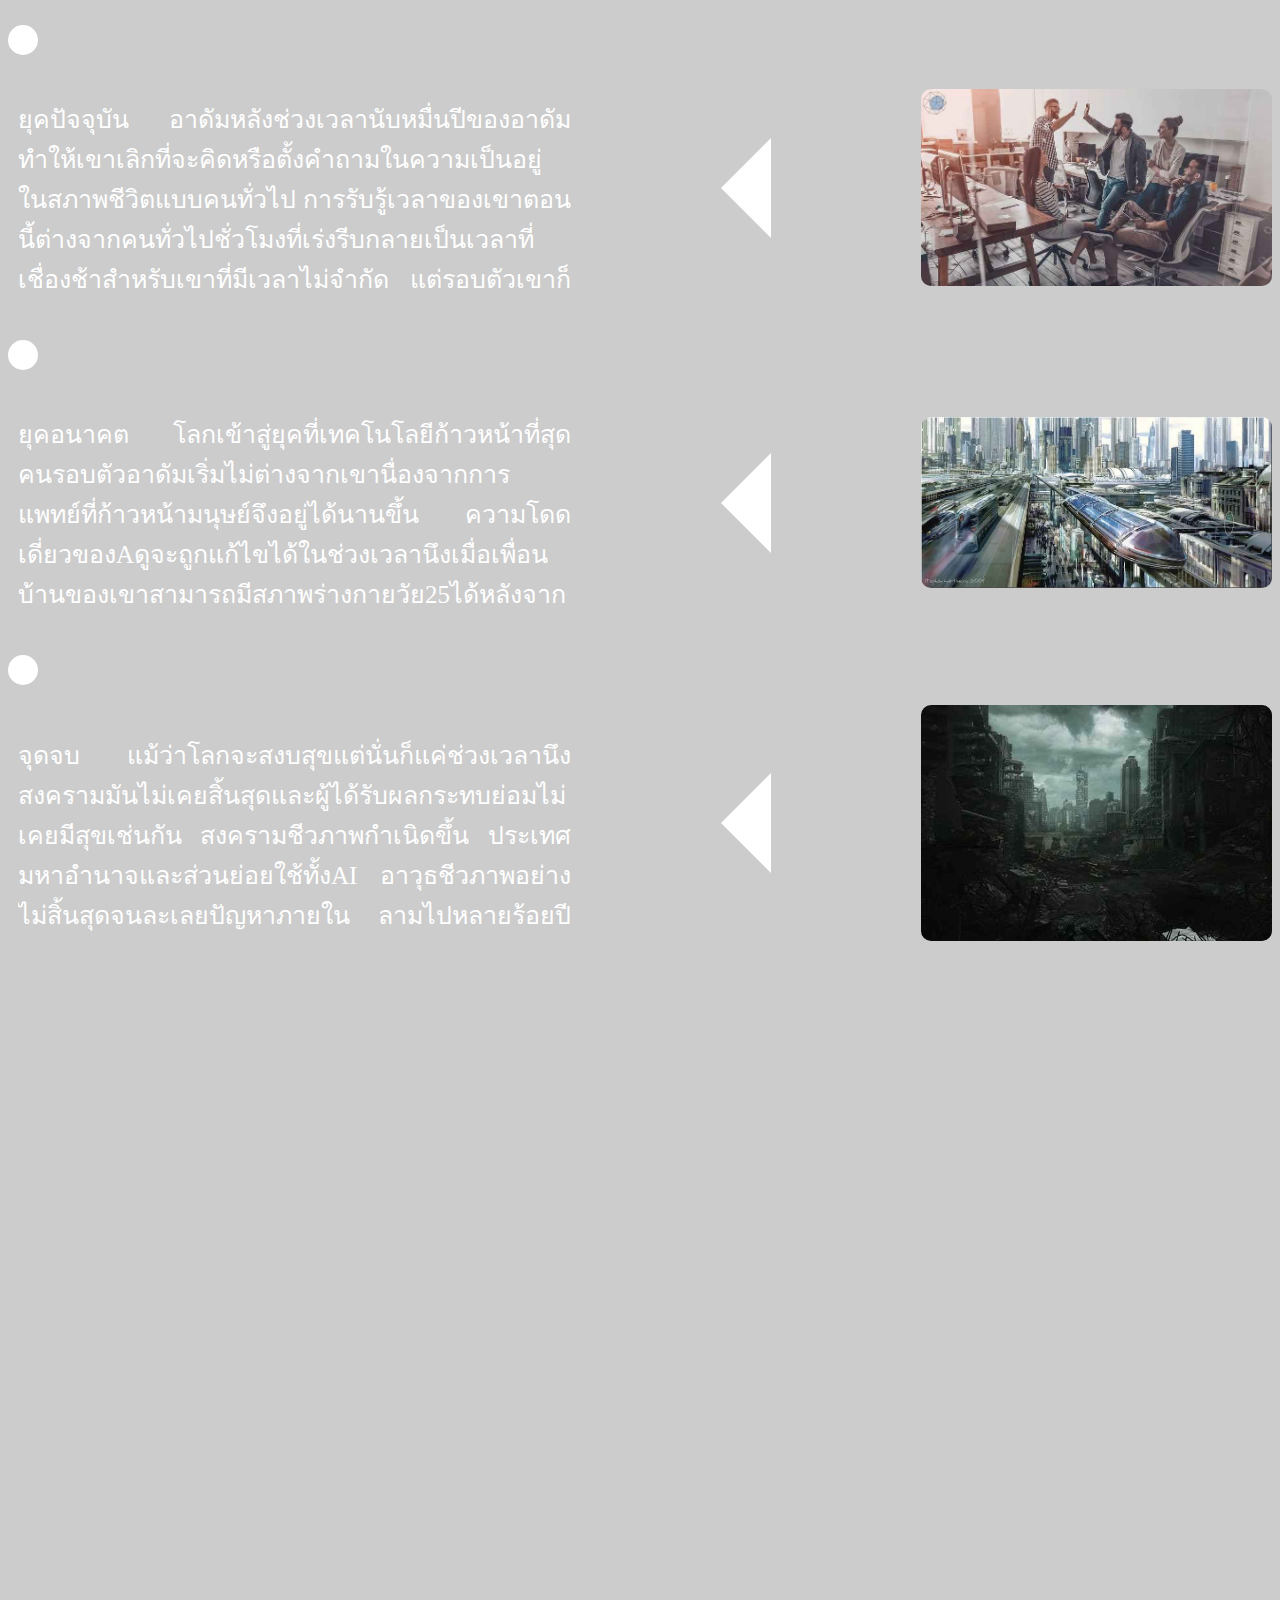
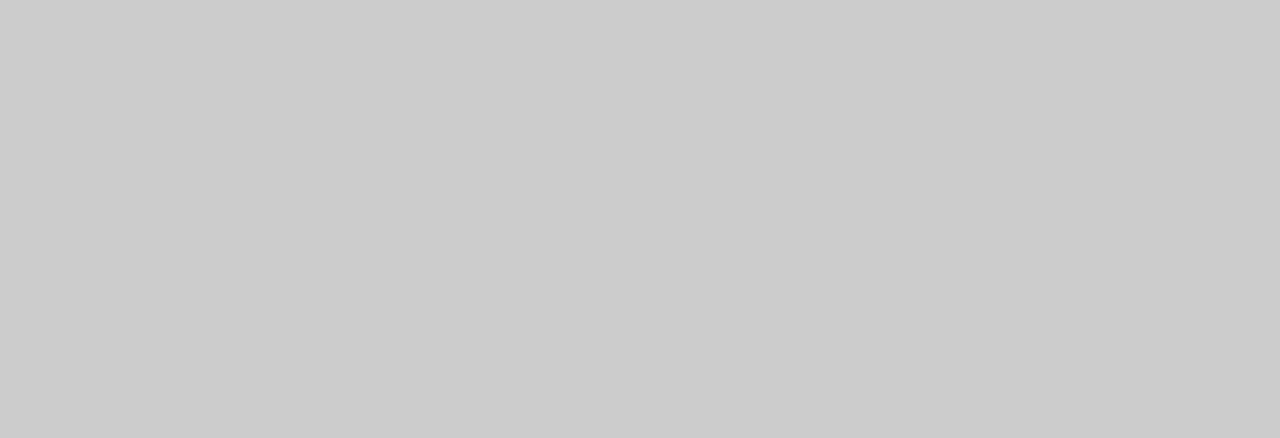
==== commit f7e23381: "เสร็จแล้ว" ====
--- a/N.html
+++ b/N.html
@@ -4,91 +4,103 @@
     <meta charset="UTF-8">
     <meta name="viewport" content="width=device-width, initial-scale=1.0">
     <title>ถ้าอาดัมเป็นอมตะ 5/11 14 15 17 21</title>
-    <link rel="stylesheet" href="css/n.css">
+    <link rel="stylesheet" href="./css/n.css">
     <link rel="preconnect" href="https://fonts.googleapis.com">
     <link rel="preconnect" href="https://fonts.gstatic.com" crossorigin>
     <link href="https://fonts.googleapis.com/css2?family=Kablammo&family=Kanit:ital,wght@0,100;0,200;0,300;0,400;0,500;0,600;0,700;0,800;0,900;1,100;1,200;1,300;1,400;1,500;1,600;1,700;1,800;1,900&family=Noto+Sans+Thai:wght@100..900&family=Passion+One:wght@400;700;900&family=Pridi:wght@200;300;400;500;600;700&display=swap" rel="stylesheet">
 </head>
 <body>
     <div class="overlay"></div>
-    <hr class="line">
+    
+<div class="fix">
     <div class="buttom" id="buttom1"></div>
-    <div class="content-group" id="content1">
-        <p id="p1" class="para">&nbsp;&nbsp;&nbsp;&nbsp;&nbsp;&nbsp;อาดัมกำเนิดมาในยุคPaleolithic Period ซึ่งเริ่มต้นประมาณ 2.5 ล้านปีก่อน เขาใช้เวลาส่วนใหญ่เหมืนคนธรรมดาทั่วไปในยุคนั้น เดินทางร่อนเร่พอตกเย็นก็พักในถ้ำเวลาส่วนใหญ่ของคนในยุคนั้นมักใช้เพื่อล่าสัตว์ และเก็บของป่าหลบซ่อนอยู่เป็นกลุ่มทำทุกสิ่งเพื่อมีชีวิต 
+    <div class="con" id="content1">
+            <p id="p1" class="para">&nbsp;&nbsp;&nbsp;&nbsp;&nbsp;&nbsp;อาดัมกำเนิดมาในยุคPaleolithic Period ซึ่งเริ่มต้นประมาณ 2.5 ล้านปีก่อน เขาใช้เวลาส่วนใหญ่เหมืนคนธรรมดาทั่วไปในยุคนั้น เดินทางร่อนเร่พอตกเย็นก็พักในถ้ำเวลาส่วนใหญ่ของคนในยุคนั้นมักใช้เพื่อล่าสัตว์ และเก็บของป่าหลบซ่อนอยู่เป็นกลุ่มทำทุกสิ่งเพื่อมีชีวิต 
             จนกระทั่งเวลาเริ่มผ่านไปประมาณ100ปีอาดัมเริ่มสังเกตุรอบข้าง ทุกคนเริ่มตายไปและเหลือเพียงเขาที่ยังสงสัยในตัวตนและความโดดเดี่ยว</p>
-        <div class="triangle" id="triangle1"></div>
-        <img src="img/God2-Sistine_Chapel.png" alt="" id="img1">
+            <div class="triangle" id="triangle1"></div>
+            <img src="img/God2-Sistine_Chapel.png" alt="" id="img1">
     </div>
+</div>
 
+<div class="fix">
     <div class="buttom" id="buttom2"></div>
-    <div class="content-group" id="content2">
-        <p class="para" id="p2">เวลาผ่านไปอย่างยาวนานกว่า7000ปี
+    <div class="con" id="content2">
+            <p class="para" id="p2">เวลาผ่านไปอย่างยาวนานกว่า7000ปี
             โลกเข้าสู่ยุคสำริด
             เริ่มเปลี่ยนแปลงการใช้ชีวิตเขา เริ่มเดินทางพบเจอผู้คนอาศัย ณ ที่ที่หนึ่งเมื่อถึงเวลาที่ผู้คนสังเกตุว่าเขาไม่แก่เขาก็จะจากที่แห่งนั้น เขาจะเริ่มพบอารยธรรมมากมาย ต้องเริ่มเรียนรู้เกี่ยวกับระบบการใช้ชีวิตรูปแบบใหม่ที่มีระบอบดารปกครอง้ข่ามาเกี่ยว
-            </p>
-        <div class="triangle" id="triangle2"></div> 
-        <img src="img/images_28.jpg" alt="" id="img2" > 
+               </p>
+            <div class="triangle" id="triangle2"></div> 
+            <img src="img/images_28.jpg" alt="" id="img2" >
     </div>
-    
+</div>
+
+<div class="fix">
     <div class="buttom" id="buttom3"></div>
-    <div class="content-group" id="content3">
-        <p class="para" id="p3">ผ่านไปอีกประมาณ1700ปี โลกเข้าสู่ยุคกลาง
+    <div class="con" id="content3">
+            <p class="para" id="p3">ผ่านไปอีกประมาณ1700ปี โลกเข้าสู่ยุคกลาง
             ศาสนาคริสต์ก่อกำเนิดขึ้นและมีอิทธิพลต่อโลกอย่างมาก อาดัมเป็นหนึ่งในนั้นที่โดนอิทธิพลของศาสนาเมื่อมีความเชื่อสิ่งที่แปลกปลอมย่อมยากที่จะอยู่ ชีวิตของAในช่วงนี้จึงเป็นการพยายามเปลี่ยนที่อยู่ไปเรื่อยๆแต่ถี่ขึ้นและยากขึ้น เมื่อมีระบบขุนนางและการปกครองและเริ่มมีสงครามศาสนาครูเสด (Crusades) และเริ่มมีการค้าสายผ่านเส้นทางสายไหมจึงเป็นเรื่องง่ายสำหรับอาดัมที่จะเดินทางมากขึ้น
-        </p> 
-        <div class="triangle" id="triangle3"></div> 
-        <img src="img/images_39.jpg" alt="" id="img3"> 
+            </p> 
+            <div class="triangle" id="triangle3"></div> 
+            <img src="img/images_39.jpg" alt="" id="img3"> 
     </div>
+</div>
 
     <div class="buttom" id="buttom4"></div>
-    <div class="content-group" id="content4">
-        <p class="para" id="p4">ไม่นานต่อมาในอีก100กว่าปี โลกเข้าสู่ยุควิทยาศาสตร์
+    <div class="con" id="content4">    
+            <p class="para" id="p4">ไม่นานต่อมาในอีก100กว่าปี โลกเข้าสู่ยุควิทยาศาสตร์
             อาดัมใช้เวลาที่ยังสงบในตอนนี้ในการพยายามเรียนรู้วัฒนธรรมและความรู้ใหม่ๆในช่วงความสงบที่ยังเหลืออยู่ ในข่วงเวลาเหล่านี้วิทยาศาสตร์เริ่มเข้ามามีส่วนในขีวิตของผู้คนA มีทั้งการค้นพบใหม่ๆเกี่ยวกับ อาณานิคมหรืออะไรเล็กๆอย่างแบคทีเรีย ทำให้เขาหวังในใจ้ล็กๆว่าสักวันเขาจะค้นพบถึงสิ่งที่เขาเป็น
-        </p>
-         <div class="triangle" id="triangle4"></div> 
-        <img src="img/images_43.jpg" alt="" id="img4"> 
+            </p>
+            <div class="triangle" id="triangle4"></div> 
+            <img src="img/images_43.jpg" alt="" id="img4">
     </div>
     
     <div class="buttom" id="buttom5"></div>
-    <div class="content-group" id="content5">
-        <p class="para" id="p5">ในไม่นานต่อมาอีกไม่กี่สิบร้อยปี
-            สงครามครั้งใหญ่กำเนิดขึ้น "สงครามโลก" ในช่วงนี้อาดัมใช้ผลของสงครามในการหลบซ่อนตัวตามหลายๆที่ในหลายๆวิธีเช่น แกล้งตาย,ปลอมตัว,ลักลอบเข้าประเทศผ่านการบุกของทหารในที่ต่างๆ นี่ไม่ใช่ครั้งแรกของAที่ผลของสงครามมีผลต่อเขาแต่เพียงแต่ครั้งนี้มันสร้างผลกระทบมากที่สุด การเห็นผู้คนตายซ้ำๆตลอดหลายพันปีนั่นทรมานแล้วแต่การต้องมาเห็นคนตายด้วยอาวุธชีวภาพนั้นสะเทือนใจยิ่งกว่า มันทิ้งทั้งบาดแผลทางกายให้เขาและบาดแผลทางใจเขารู้ว่ามันเจ็บ แต่เพียงแต่มันจะไม่เคยทิ้งเขาไปไหนมันจะอยู่กับเขาตลอดกาล
-        </p>
-        <div class="triangle" id="triangle5"></div>
-        <img src="img/images_44.jpg" alt="" id="img5">
+    <div class="con" id="content5">
+            <p class="para" id="p5">ในไม่นานต่อมาอีกไม่กี่สิบร้อยปี
+                สงครามครั้งใหญ่กำเนิดขึ้น "สงครามโลก" ในช่วงนี้อาดัมใช้ผลของสงครามในการหลบซ่อนตัวตามหลายๆที่ในหลายๆวิธีเช่น แกล้งตาย,ปลอมตัว,ลักลอบเข้าประเทศผ่านการบุกของทหารในที่ต่างๆ นี่ไม่ใช่ครั้งแรกของAที่ผลของสงครามมีผลต่อเขาแต่เพียงแต่ครั้งนี้มันสร้างผลกระทบมากที่สุด การเห็นผู้คนตายซ้ำๆตลอดหลายพันปีนั่นทรมานแล้วแต่การต้องมาเห็นคนตายด้วยอาวุธชีวภาพนั้นสะเทือนใจยิ่งกว่า มันทิ้งทั้งบาดแผลทางกายให้เขาและบาดแผลทางใจเขารู้ว่ามันเจ็บ แต่เพียงแต่มันจะไม่เคยทิ้งเขาไปไหนมันจะอยู่กับเขาตลอดกาล
+            </p>
+            <div class="triangle" id="triangle5"></div>
+            <img src="img/images_44.jpg" alt="" id="img5">
     </div>
 
+
     <div class="buttom" id="buttom6"></div>
-    <div class="content-group" id="content6">
-        <p class="para" id="p6">ยุคปัจจุบัน
-        อาดัมหลังช่วงเวลานับหมื่นปีของอาดัม ทำให้เขาเลิกที่จะคิดหรือตั้งคำถามในความเป็นอยู่ในสภาพชีวิตแบบคนทั่วไป การรับรู้เวลาของเขาตอนนี้ต่างจากคนทั่วไปชั่วโมงที่เร่งรีบกลายเป็นเวลาที่เชื่องช้าสำหรับเขาที่มีเวลาไม่จำกัด แต่รอบตัวเขาก็ยังพัฒน่ต่อไปอย่างรวดเร็วเช่นเดิมทำให้ตอนนี้หน้าที่ของAมีเพียงพยายามทุกวิถีทางเพื่อกลมกลืนกับชีวิตมนุษย์ปกติและตามภูมิปัญญาที่เกิดใหม่ให้ทัน
-    </p> 
-        <div class="triangle" id="triangle6"></div> 
-        <img src="img/images_45.jpg" alt="" id="img6"> 
+    <div class="con" id="content6">
+            <p class="para" id="p6">ยุคปัจจุบัน
+            อาดัมหลังช่วงเวลานับหมื่นปีของอาดัม ทำให้เขาเลิกที่จะคิดหรือตั้งคำถามในความเป็นอยู่ในสภาพชีวิตแบบคนทั่วไป การรับรู้เวลาของเขาตอนนี้ต่างจากคนทั่วไปชั่วโมงที่เร่งรีบกลายเป็นเวลาที่เชื่องช้าสำหรับเขาที่มีเวลาไม่จำกัด แต่รอบตัวเขาก็ยังพัฒน่ต่อไปอย่างรวดเร็วเช่นเดิมทำให้ตอนนี้หน้าที่ของAมีเพียงพยายามทุกวิถีทางเพื่อกลมกลืนกับชีวิตมนุษย์ปกติและตามภูมิปัญญาที่เกิดใหม่ให้ทัน
+        </p> 
+            <div class="triangle" id="triangle6"></div> 
+            <img src="img/images_45.jpg" alt="" id="img6"> 
     </div>
 
+    
     <div class="buttom" id="buttom7"></div>
-    <div class="content-group" id="content7">
-        <p class="para" id="p7">ยุคอนาคต
-            โลกเข้าสู่ยุคที่เทคโนโลยีก้าวหน้าที่สุด คนรอบตัวอาดัมเริ่มไม่ต่างจากเขานื่องจากการแพทย์ที่ก้าวหน้ามนุษย์จึงอยู่ได้นานขึ้น ความโดดเดี่ยวของAดูจะถูกแก้ไขได้ในช่วงเวลานึงเมื่อเพื่อนบ้านของเขาสามารถมีสภาพร่างกายวัย25ได้หลังจากผ่านมา150ปี Aจึงกลมกลืนกับโลกตอนนี้ไม่ยาก ไม่ตำเป็นต้องซ่อน,ไม่จำเป็นต้องหนี,ไม่จำเป็นต้องเหงา
-        </p>
-        <div class="triangle" id="triangle7"></div>
-        <img src="img/images_46.jpg" alt="" id="img7">
+    <div class="con" id="content7">
+            <p class="para" id="p7">ยุคอนาคต
+                โลกเข้าสู่ยุคที่เทคโนโลยีก้าวหน้าที่สุด คนรอบตัวอาดัมเริ่มไม่ต่างจากเขานื่องจากการแพทย์ที่ก้าวหน้ามนุษย์จึงอยู่ได้นานขึ้น ความโดดเดี่ยวของAดูจะถูกแก้ไขได้ในช่วงเวลานึงเมื่อเพื่อนบ้านของเขาสามารถมีสภาพร่างกายวัย25ได้หลังจากผ่านมา150ปี Aจึงกลมกลืนกับโลกตอนนี้ไม่ยาก ไม่ตำเป็นต้องซ่อน,ไม่จำเป็นต้องหนี,ไม่จำเป็นต้องเหงา
+            </p>
+            <div class="triangle" id="triangle7"></div>
+            <img src="img/images_46.jpg" alt="" id="img7">
     </div>
 
+
     <div class="buttom" id="buttom8"></div>
-    <div class="content-group" id="content8">
-        <p class="para" id="p8">จุดจบ
-            แม้ว่าโลกจะสงบสุขแต่นั่นก็แค่ช่วงเวลานึง สงครามมันไม่เคยสิ้นสุดและผู้ได้รับผลกระทบย่อมไม่เคยมีสุขเช่นกัน สงครามชีวภาพกำเนิดขึ้น ประเทศมหาอำนาจและส่วนย่อยใช้ทั้งAI อาวุธชีวภาพอย่างไม่สิ้นสุดจนละเลยปัญหาภายใน ลามไปหลายร้อยปีจนในที่สุดสงครามก็จบด้วยการสูญสิ้นของเผ่าพันธุ์โดยมาจากผลพรวงของไวรัสชีวภาพ
-        </p>
-        <div class="triangle" id="triangle8"></div>
-        <img src="img/images_47.jpg" alt="" id="img8">
+    <div class="con" id="content8">
+            <p class="para" id="p8">จุดจบ
+                แม้ว่าโลกจะสงบสุขแต่นั่นก็แค่ช่วงเวลานึง สงครามมันไม่เคยสิ้นสุดและผู้ได้รับผลกระทบย่อมไม่เคยมีสุขเช่นกัน สงครามชีวภาพกำเนิดขึ้น ประเทศมหาอำนาจและส่วนย่อยใช้ทั้งAI อาวุธชีวภาพอย่างไม่สิ้นสุดจนละเลยปัญหาภายใน ลามไปหลายร้อยปีจนในที่สุดสงครามก็จบด้วยการสูญสิ้นของเผ่าพันธุ์โดยมาจากผลพรวงของไวรัสชีวภาพ
+            </p>
+            <div class="triangle" id="triangle8"></div>
+            <img src="img/images_47.jpg" alt="" id="img8">
     </div>
-    <p class="para" id="end"> และมนุษย์คนสุดท้ายที่ยืนอยู่ก็คือAความเหงาของเขาในตอนนี้กลับมาอีกครั้งมันถาโถมและยิ่งกว่าครั้งไหนๆ เขาใช้ชีวิตเหมือนจุดเริ่มต้น ล่า,กิน,นอน ไม่ต่างจากเดิมเพียงแค่ทุกวันจบลงด้วยการภาวนาขอจุดจบให้มาถึงตน นับหลายล้านล้านปี มันไม่เคยมาถึงแม้โลกจะดับสูญ
 
+<div id="endall" class="hidden">
+    <p class="para" id="end"> และมนุษย์คนสุดท้ายที่ยืนอยู่ก็คืออาดัมความเหงาของเขาในตอนนี้กลับมาอีกครั้งมันถาโถมและยิ่งกว่าครั้งไหนๆ เขาใช้ชีวิตเหมือนจุดเริ่มต้น ล่า,กิน,นอน ไม่ต่างจากเดิมเพียงแค่ทุกวันจบลงด้วยการภาวนาขอจุดจบให้มาถึงตน นับหลายล้านล้านปี มันไม่เคยมาถึงแม้โลกจะดับสูญ
         ในเศษซากของหมู่ดาวที่กว้างใหญ่ มีร่างของอาดัมร่องลอยในอวกาศ ภาวนาอย่างไร้ซึ่งสติ ตกอยู่ภายใต้ความฝันในห่วงความคิดอันโดดเดี่ยวนิรันกาล </p>
     <p class="para" id="end2">END</p>
     <img src="img/lost-in-space-alone-dream-deep-space-nebula-768x1024-1053.jpg" alt="" id="imgend">
-    <script>
+</div>
+<audio id="endSound" src="img/Interstellar Main Theme Extra Extended Soundtrack by Hans Zimmer.mp3" preload="auto"></audio>
+    <!-- <script>
         // ฟังก์ชันสำหรับแสดง/ซ่อนเนื้อหา
         function toggleContent(buttonId, contentId) {
             const button = document.getElementById(buttonId);
@@ -113,8 +125,57 @@
         toggleContent('buttom6', 'content6');
         toggleContent('buttom7', 'content7');
         toggleContent('buttom8', 'content8');
-    </script>
+    </script> -->
+<script>
+    document.addEventListener("DOMContentLoaded", () => {
+  const endAll = document.querySelector("#endall");
+  const endSound = document.querySelector("#endSound");
+  
 
+  
+  const observer = new IntersectionObserver((entries) => {
+    entries.forEach(entry => {
+      if (entry.isIntersecting) {
+        // เมื่อ #endall อยู่ในมุมมอง
+        endAll.classList.add("visible"); // เพิ่ม class เพื่อทำให้เนื้อหาปรากฏ
+        endSound.play(); // เล่นเสียงเมื่อพบ
+        document.body.classList.add("blackout"); // เปลี่ยนพื้นหลังของ body เป็นสีดำ
+      } else {
+        // เมื่อ #endall ออกจากมุมมอง
+        endAll.classList.remove("visible"); // ซ่อนเนื้อหาของ #endall
+        document.body.classList.remove("blackout"); // เปลี่ยนพื้นหลังกลับเป็นปกติ
+        endSound.pause(); // หยุดเสียงเมื่อออกจากมุมมอง
+        endSound.currentTime = 0; // รีเซ็ตตำแหน่งเสียงไปที่จุดเริ่มต้น
+      }
+      
+    });
+  }, {
+    threshold: 0.5 // กำหนดว่า #endall จะเริ่มแสดงเมื่อมันอยู่ในมุมมอง 50%
+  });
+
+  observer.observe(endAll); // เริ่มการตรวจจับ
+});
+
+document.addEventListener("DOMContentLoaded", () => {
+    const buttons = document.querySelectorAll('.buttom');
+    const items = document.querySelectorAll('.con');
+
+    // เมื่อคลิกที่แต่ละปุ่ม .buttom
+    buttons.forEach((button, index) => {
+      button.addEventListener('click', () => {
+        // ตรวจสอบว่า .con ที่ตรงกับ index มีคลาส 'highlighted' หรือไม่
+        if (items[index].classList.contains('highlighted')) {
+          // ถ้ามี คลาส 'highlighted' ก็ให้ลบมันออก
+          items[index].classList.remove('highlighted');
+        } else {
+          // ถ้าไม่มี ให้เพิ่ม 'highlighted' ให้กับ .con ที่ตรงกับ index
+          items[index].classList.add('highlighted');
+        }
+      });
+    });
+  });
+
+</script>
     
 </body>
 </html>
--- a/css/n.css
+++ b/css/n.css
@@ -1,3 +1,4 @@
+/* 
 *{
     box-sizing: border-box;
     margin: 0px;
@@ -10,18 +11,19 @@
   }
 body{
     height: auto;
-    background-image: url('/img/pxsprite-space.gif');
+    background-image: url('./img/pxsprite-space.gif');
     background-size: cover; 
     background-position: center;
-    background-color: rgba(0, 0, 0, 0.4); /* สีดำโปร่งแสง */
-      background-blend-mode: darken; /* ผสมสี */
+    background-color: rgba(0, 0, 0, 0.4); 
+      background-blend-mode: darken; 
 }
 .line{
-    position: relative;
+    position: absolute;
     transform: rotate(90deg);
     background-color: white;
     width: 500%;
-    right: 3806px;
+    right: -3806px;
+    
 
 }
 .buttom{
@@ -30,7 +32,6 @@
     height: 30px;
     border-radius: 5px;
     cursor: pointer;
-    position: absolute;
     border-radius: 100px;
 }
 .buttom:hover {
@@ -42,42 +43,42 @@
 }
 
 #buttom1{
-    /* position: relative; */
+    position: relative;
     left: 936px;
     top: 160px;
-}
+} 
 #buttom2{
-    /* position: relative; */
+    position: relative;
     left: 936px;
     bottom: 370px;
 }
 #buttom3{
-    /* position: relative; */
+     position: relative; 
     left: 936px;
     top: 1010px;
 }
 #buttom4{
-    /* position: relative; */
+    position: relative; 
     left: 936px;
     bottom: -545px;
 }
 #buttom5{
-    /* position: relative; */
+     position: relative; 
     left: 936px;
     bottom: -1025px;
 }
 #buttom6{
-    /* position: relative; */
+     position: relative;
     left: 936px;
     bottom: -1495px;
 }
 #buttom7{
-    /* position: relative; */
+     position: relative; 
     left: 936px;
     bottom: -1967px;
 }
 #buttom8{
-    /* position: relative; */
+     position: relative; 
     left: 936px;
     bottom: -2425px;
 }
@@ -95,43 +96,47 @@
 p::-webkit-scrollbar {
     display: none;
   }
-#p1{
-    /* position: relative; */
+ #p1{
+    position: relative;
     left: 150px;
     top: 90px;
-}
+    margin: 100px auto;
+    text-align: center;
+    margin-left: 150px;
+
+} 
 #p2{
-    /* position: relative; */
+     position: relative; 
     left: 1150px;
     bottom: 270px;
 }
 #p3{
-    /* position: relative; */
+     position: relative; 
     left: 150px;
     bottom: -170px;
 } 
 #p4{
-    /* position: relative; */
+     position: relative; 
     left: 1150px;
     bottom: -640px;
 }
 #p5{
-    /* position: relative; */
+     position: relative; 
     left: 150px;
     bottom: -1100px;
 }
 #p6{
-    /* position: relative; */
+     position: relative; 
     left: 1150px;
     bottom: -1580px;
 }
 #p7{
-    /* position: relative; */
+     position: relative; 
     left: 150px;
     bottom: -2050px;
 }
 #p8{
-    /* position: relative; */
+ position: relative; 
     left: 1200px;
     bottom: -2520px;
 }
@@ -151,14 +156,14 @@
     width: 0;
     height: 0;
 }
-#triangle1{
+ #triangle1{
     position: absolute;
     left: 1050px;
     bottom: 720px;
     border-top: 50px solid transparent;
     border-right: 50px solid #ffffff;
     border-bottom: 50px solid transparent;
-}
+} 
 #triangle2{
     position: absolute;
     left: 800px;
@@ -220,50 +225,50 @@
     position: absolute;
     border-radius: 10px;
 }
-#img1{
-    /* position: relative; */
+ #img1{
+     position: relative;
     left: 1200px;
-    bottom: 635px;
+    bottom: 635px; 
     width: 28%;
 }
 #img2{
-    /* position: relative; */
+     position: relative; 
     left: 250px;
     width: 24%;
     bottom: 200px;
 }
 #img3{
-    /* position: relative; */
+    position: relative; 
     left: 1200px;
     width: 25%;
     bottom: -200px;
 }
 #img4{
-    /* position: relative; */
+ position: relative;
     left: 250px ;
     width: 25%;
     bottom: -660px;
 }
 #img5{
-    /* position: relative; */
+     position: relative; 
     left: 1200px;
     width: 25%;
     bottom: -1150px;
 }
 #img6{
-    /* position: relative; */
+     position: relative; 
     left: 250px;
     width: 25%;
     bottom: -1620px;
 }
 #img7{
-    /* position: relative; */
+     position: relative; 
     left: 1200px;
     width: 27%;
     bottom: -2080px;
 }
 #img8{
-    /* position: relative; */
+     position: relative; 
     left: 250px;
     width: 25%;
     bottom: -2580px;
@@ -275,6 +280,338 @@
     border-radius: 40px;
 }
 
-
-
-
+.container{
+    display: flex;
+    flex-direction: row;
+    align-items: center;
+} */
+
+*{
+    margin-bottom: 20px;
+    padding: 0px;
+}
+.pridi-regular {
+    font-family: "Pridi", serif;
+    font-weight: 400;
+    font-style: normal;
+  }
+body{
+    height: auto;
+    background-image: url("img/pxsprite-space.gif");
+    background-size: 450%; 
+    background-repeat: repeat-x;
+    background-position: center;
+    background-color: rgba(0, 0, 0, 0.2); 
+    background-blend-mode: darken;
+    overflow-x: hidden;
+}
+
+
+.para{
+    width: 600px;
+    height: 200px;
+    color: white;
+    font-size: 25px;
+    line-height: 40px;
+    overflow: auto;
+    border-radius: 10px;
+    order: 1;
+}
+p::-webkit-scrollbar {
+    display: none;
+  }
+.buttom{
+    background-color: white;
+    width: 30px;
+    height: 30px;
+    border-radius: 5px;
+    cursor: pointer;
+    border-radius: 100px;
+}
+.clicked{
+    box-shadow: 1px 1px 5px 5px white,
+                -1px -1px 5px 5px;
+    width: 40px;
+    height: 40px;
+}
+img{
+    border-radius: 10px;
+}
+/* .fix{
+    width: 98vw;
+    height: 30vh;
+} */
+
+/* กลุ่มที่ 1 */
+#content1{
+    display: flex;
+    flex-direction: row;
+    align-items: center;
+    gap: 50px 150px;
+    margin-left: 10px;
+    flex-wrap: nowrap;
+    justify-content: center;
+    text-align: justify;
+    
+}
+#p1{
+    order: 1;
+    
+}
+#img1{
+    width: 28%;
+    order: 4;
+    max-width: 100%; /* ทำให้รูปภาพไม่เกินกรอบ */
+    height: auto;
+}
+#triangle1{
+    border-top: 50px solid transparent;
+    border-right: 50px solid #ffffff;
+    border-bottom: 50px solid transparent;
+    order: 3;
+}
+#buttom1{
+    order: 2;
+}
+
+
+
+/* กลุ่ม2 */
+#content2{
+    display: flex;
+    flex-direction: row;
+    align-items: center;
+    gap: 50px 150px;
+    margin-left: 10px;
+    flex-wrap: nowrap;
+    justify-content: center;
+    text-align: justify;
+}
+#img2{
+    width: 28%;
+    order: 4;
+}
+#triangle2{
+    border-top: 50px solid transparent;
+    border-right: 50px solid #ffffff;
+    border-bottom: 50px solid transparent;
+    order: 3;
+}
+#buttom2{
+    order: 2;
+}
+
+
+
+/* กลุ่ม3 */
+#content3{
+    display: flex;
+    flex-direction: row;
+    align-items: center;
+    gap: 50px 150px;
+    margin-left: 10px;
+    flex-wrap: nowrap;
+    justify-content: center;
+    text-align: justify;
+}
+#img3{
+    width: 28%;
+    order: 4;
+}
+#triangle3{
+    border-top: 50px solid transparent;
+    border-right: 50px solid #ffffff;
+    border-bottom: 50px solid transparent;
+    order: 3;
+}
+#buttom3{
+    order: 2;
+}
+
+
+/* กลุ่ม4 */
+#content4{
+    display: flex;
+    flex-direction: row;
+    align-items: center;
+    gap: 50px 150px;
+    margin-left: 10px;
+    flex-wrap: nowrap;
+    justify-content: center;
+    text-align: justify;
+}
+#img4{
+    width: 28%;
+    order: 4;
+}
+#triangle4{
+    border-top: 50px solid transparent;
+    border-right: 50px solid #ffffff;
+    border-bottom: 50px solid transparent;
+    order: 3;
+}
+#buttom4{
+    order: 2;
+}
+
+
+/* กลุ่ม5 */
+#content5{
+    display: flex;
+    flex-direction: row;
+    align-items: center;
+    gap: 50px 150px;
+    margin-left: 10px;
+    flex-wrap: nowrap;
+    justify-content: center;
+    text-align: justify;
+}
+#img5{
+    width: 28%;
+    order: 4;
+}
+#triangle5{
+    border-top: 50px solid transparent;
+    border-right: 50px solid #ffffff;
+    border-bottom: 50px solid transparent;
+    order: 3;
+}
+#buttom5{
+    order: 2;
+}
+
+
+/* กลุ่ม6 */
+#content6{
+    display: flex;
+    flex-direction: row;
+    align-items: center;
+    gap: 50px 150px;
+    margin-left: 10px;
+    justify-content: center;
+    text-align: justify;
+}
+#img6{
+    width: 28%;
+    order: 4;
+}
+#triangle6{
+    border-top: 50px solid transparent;
+    border-right: 50px solid #ffffff;
+    border-bottom: 50px solid transparent;
+    order: 3;
+}
+#buttom6{
+    order: 2;
+}
+
+
+/* กลุ่ม7 */
+#content7{
+    display: flex;
+    flex-direction: row;
+    align-items: center;
+    gap: 50px 150px;
+    margin-left: 10px;
+    justify-content: center;
+    text-align: justify;
+}
+#img7{
+    width: 28%;
+    order: 4;
+}
+#triangle7{
+    border-top: 50px solid transparent;
+    border-right: 50px solid #ffffff;
+    border-bottom: 50px solid transparent;
+    order: 3;
+}
+#buttom7{
+    order: 2;
+}
+
+
+/* กลุ่ม8 */
+#content8{
+    display: flex;
+    flex-direction: row;
+    align-items: center;
+    gap: 50px 150px;
+    margin-left: 10px;
+    justify-content: center;
+    text-align: justify;
+}
+#img8{
+    width: 28%;
+    order: 4;
+}
+#triangle8{
+    border-top: 50px solid transparent;
+    border-right: 50px solid #ffffff;
+    border-bottom: 50px solid transparent;
+    order: 3;
+}
+#buttom8{
+    order: 2;
+}
+
+.hidden {
+    opacity: 0;
+    transform: translateY(50px); /* เลื่อนลงเล็กน้อย */
+    transition: opacity 3s ease-out, transform 3s ease-out;
+  }
+  
+
+.visible {
+    background-size: auto;
+    opacity: 1;
+    transform: translateY(0);
+  }
+
+#endall{
+    display: flex;
+    flex-direction: column;
+    align-items: center;
+    text-align: justify;
+    margin-top: 150px;
+
+}
+#imgend{
+    width: 20%;
+    border-radius: 30px;
+}
+#end2{
+    font-size: 55px;
+}
+body.blackout {
+    background-color: black;
+    color: white; /* เปลี่ยนสีข้อความเป็นขาวเพื่อให้มองเห็น */
+    transition: background-color 1s ease-out, color 1s ease-out;
+  }
+
+.highlighted {
+    background-color: rgba(0, 0, 0, 0.7);
+    transform: scale(1.05); /* ขยายขนาดเล็กน้อย */
+    box-shadow: 1px 1px 5px 0.5px rgba(255, 255, 255, 0.589),
+                -1px -1px 5px 0.5px;
+    transition: transform 0.3s ease, box-shadow 0.3s ease; /* เพิ่มความนุ่มนวลในการเคลื่อนไหว */
+}
+
+
+@media (min-width:2000px){
+    .para{
+        font-size: 40px;
+        width: 800px;
+        height: 300px;
+    }
+    .buttom{
+        width: 50px;
+        height: 50px;
+    }
+    .buttom:active {
+        box-shadow: 1px 1px 5px 5px white,
+                    -1px -1px 5px 5px;
+        width: 70px;
+        height: 70px;
+    }
+}
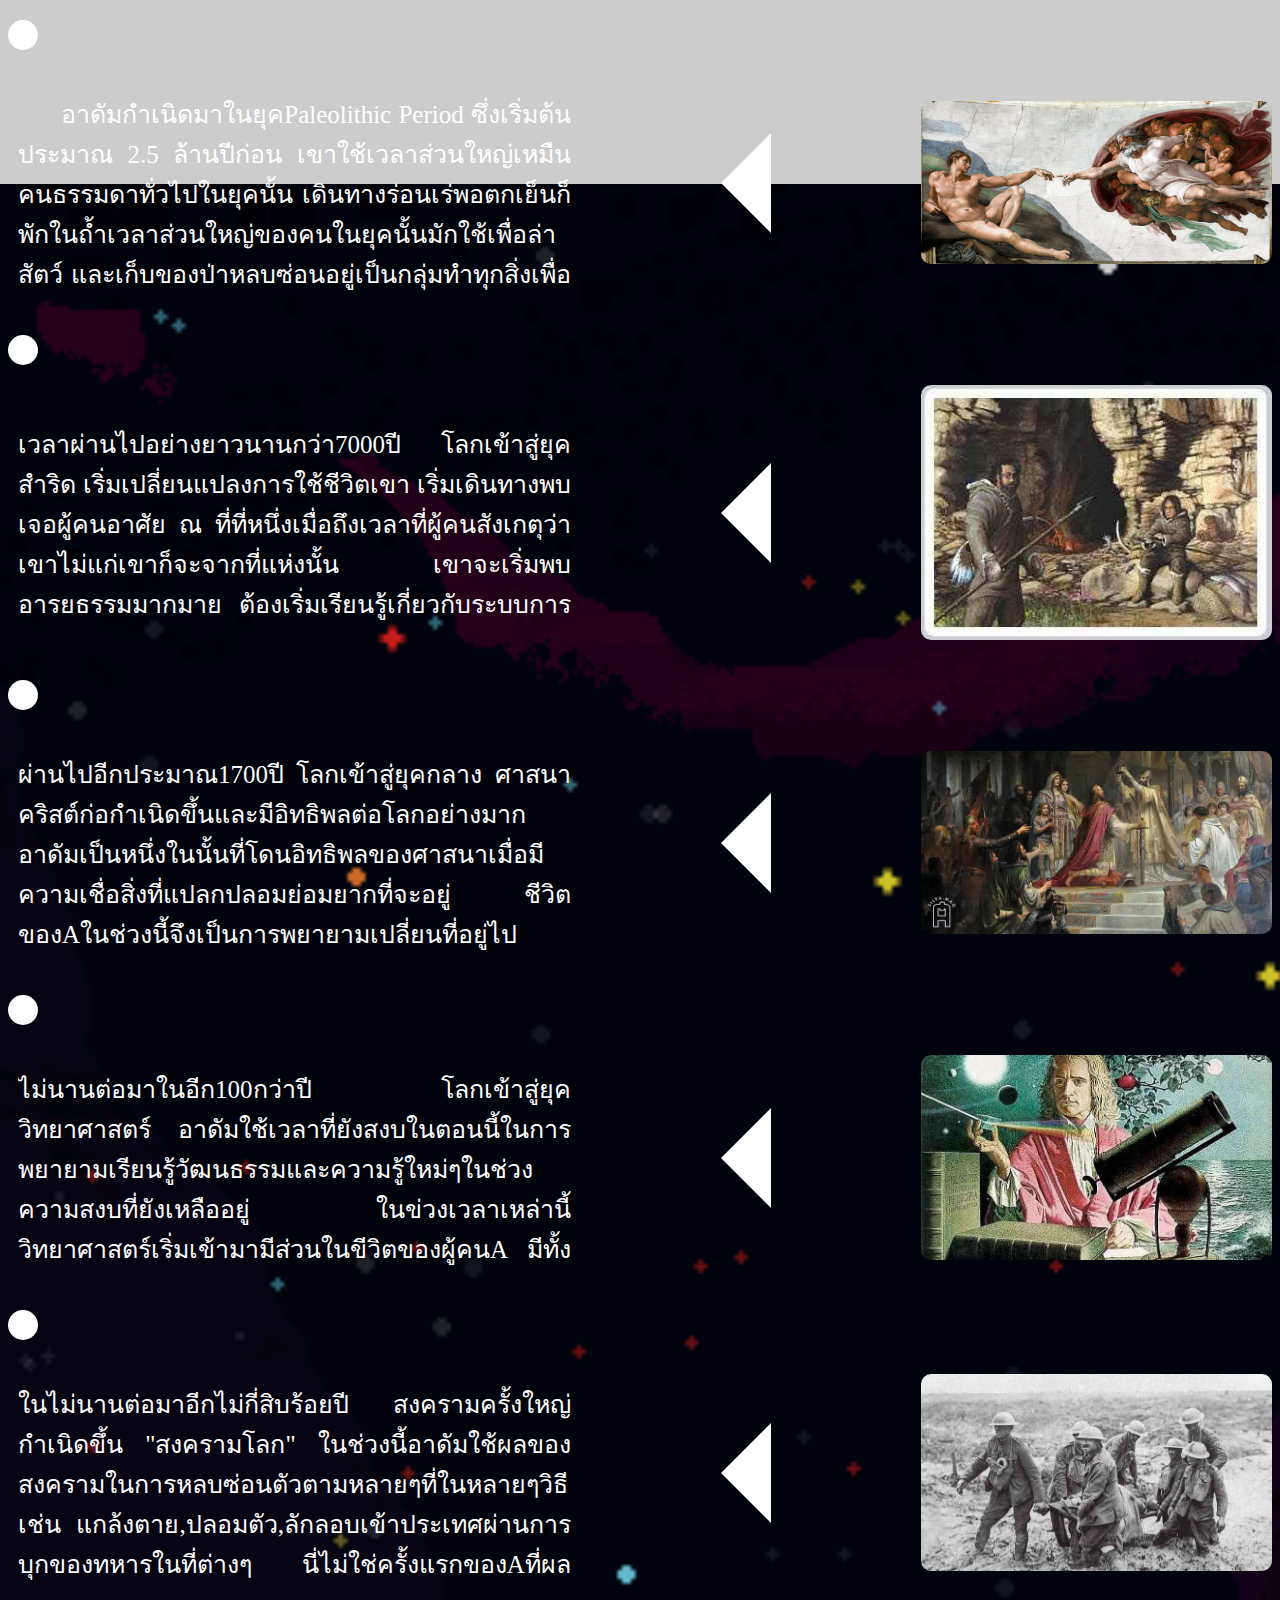
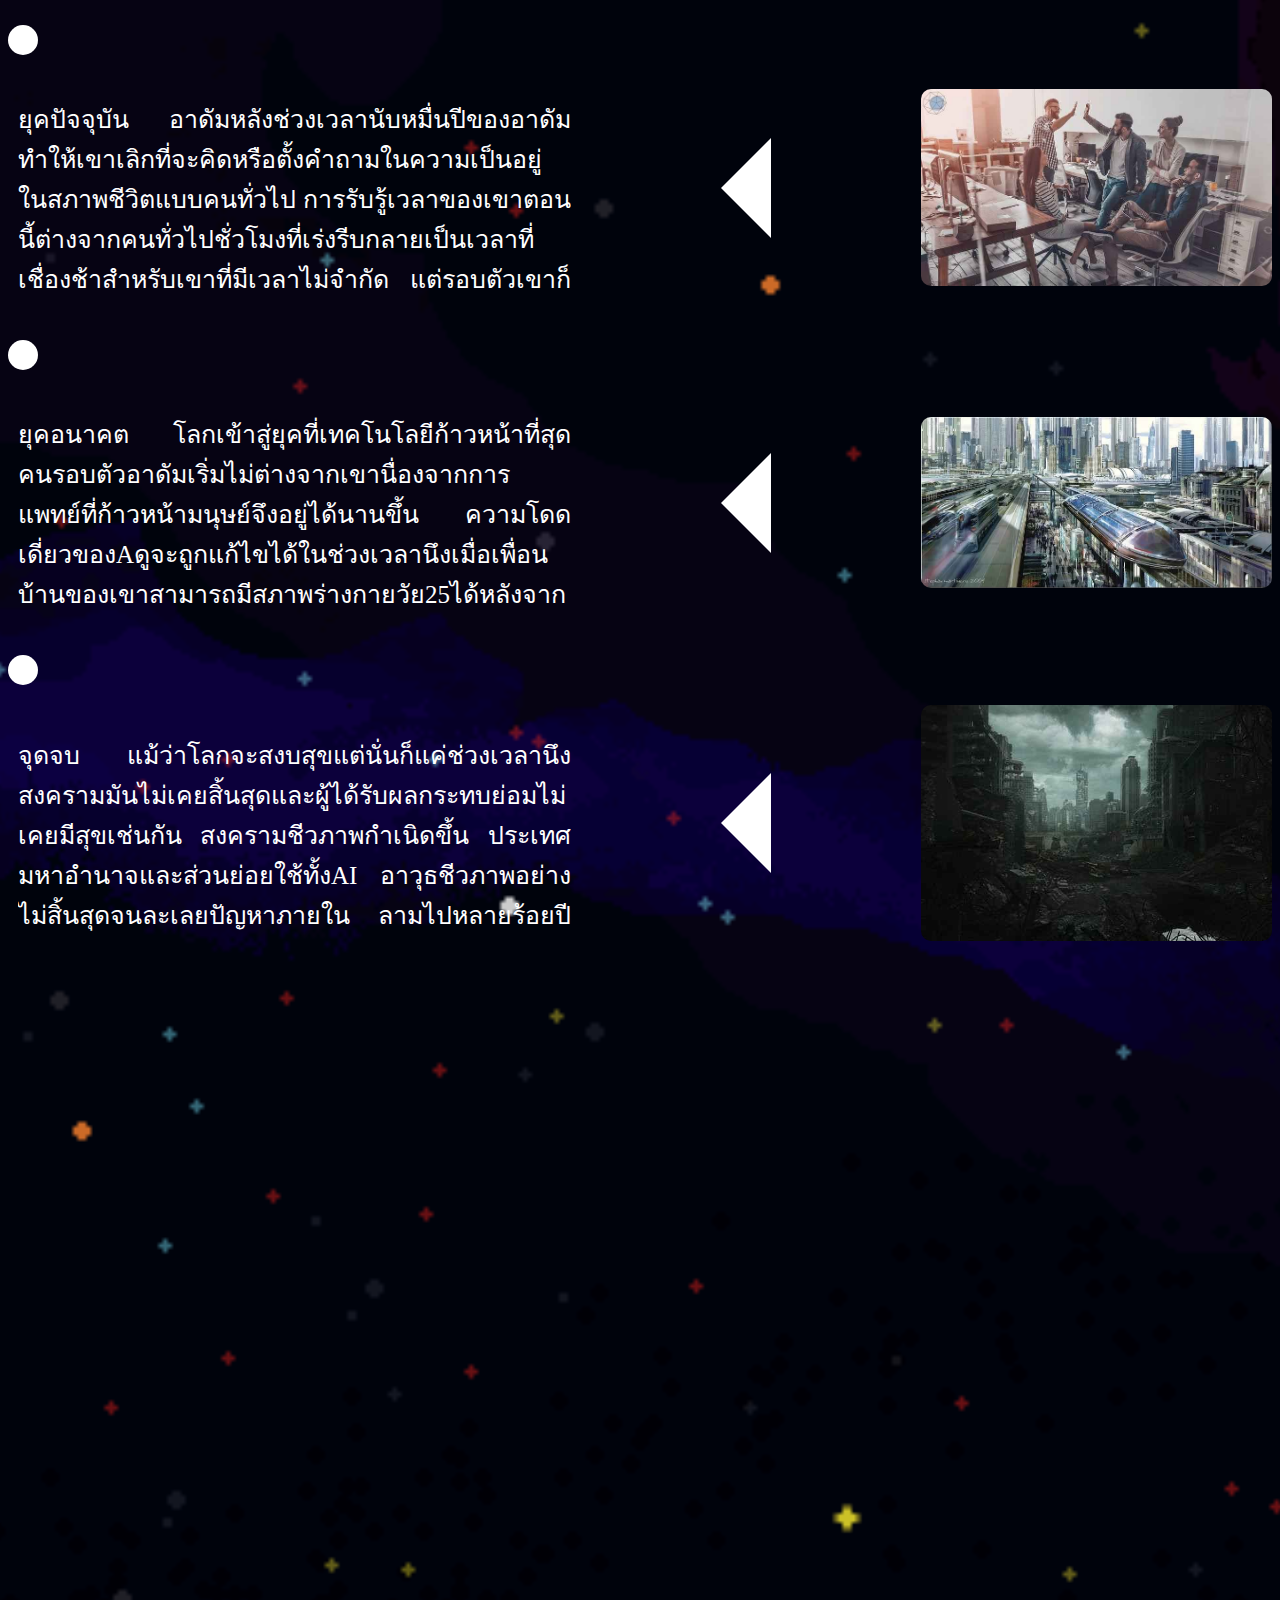
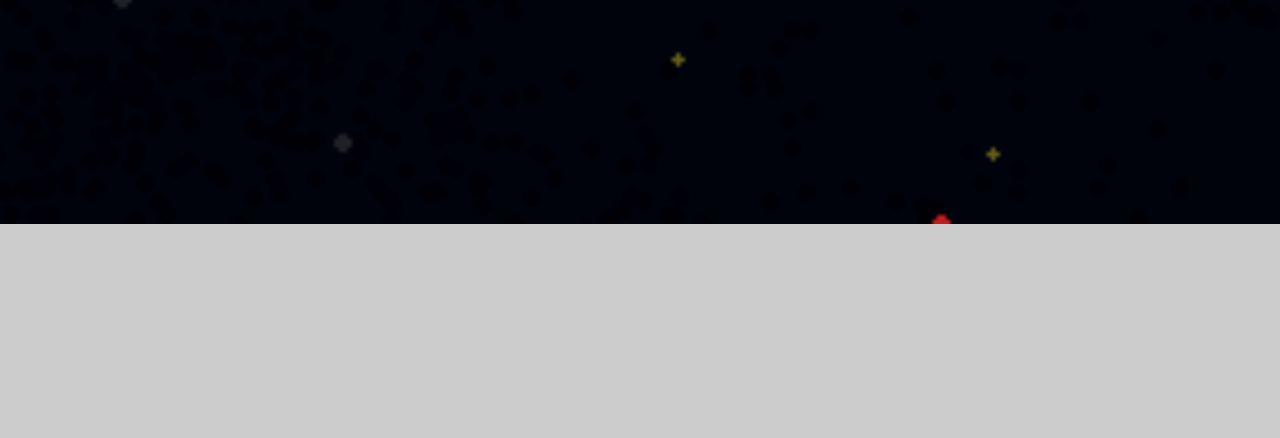
==== commit e8983513: "ส่งได้" ====
--- a/N.html
+++ b/N.html
@@ -4,6 +4,7 @@
     <meta charset="UTF-8">
     <meta name="viewport" content="width=device-width, initial-scale=1.0">
     <title>ถ้าอาดัมเป็นอมตะ 5/11 14 15 17 21</title>
+    <link rel="icon" href="/img/Screenshot_2023-11-10_230023 - Copy.png" type="image/icon type">
     <link rel="stylesheet" href="./css/n.css">
     <link rel="preconnect" href="https://fonts.googleapis.com">
     <link rel="preconnect" href="https://fonts.gstatic.com" crossorigin>
--- a/css/n.css
+++ b/css/n.css
@@ -297,7 +297,7 @@
   }
 body{
     height: auto;
-    background-image: url("img/pxsprite-space.gif");
+    background-image: url("/img/pxsprite-space.gif");
     background-size: 450%; 
     background-repeat: repeat-x;
     background-position: center;
